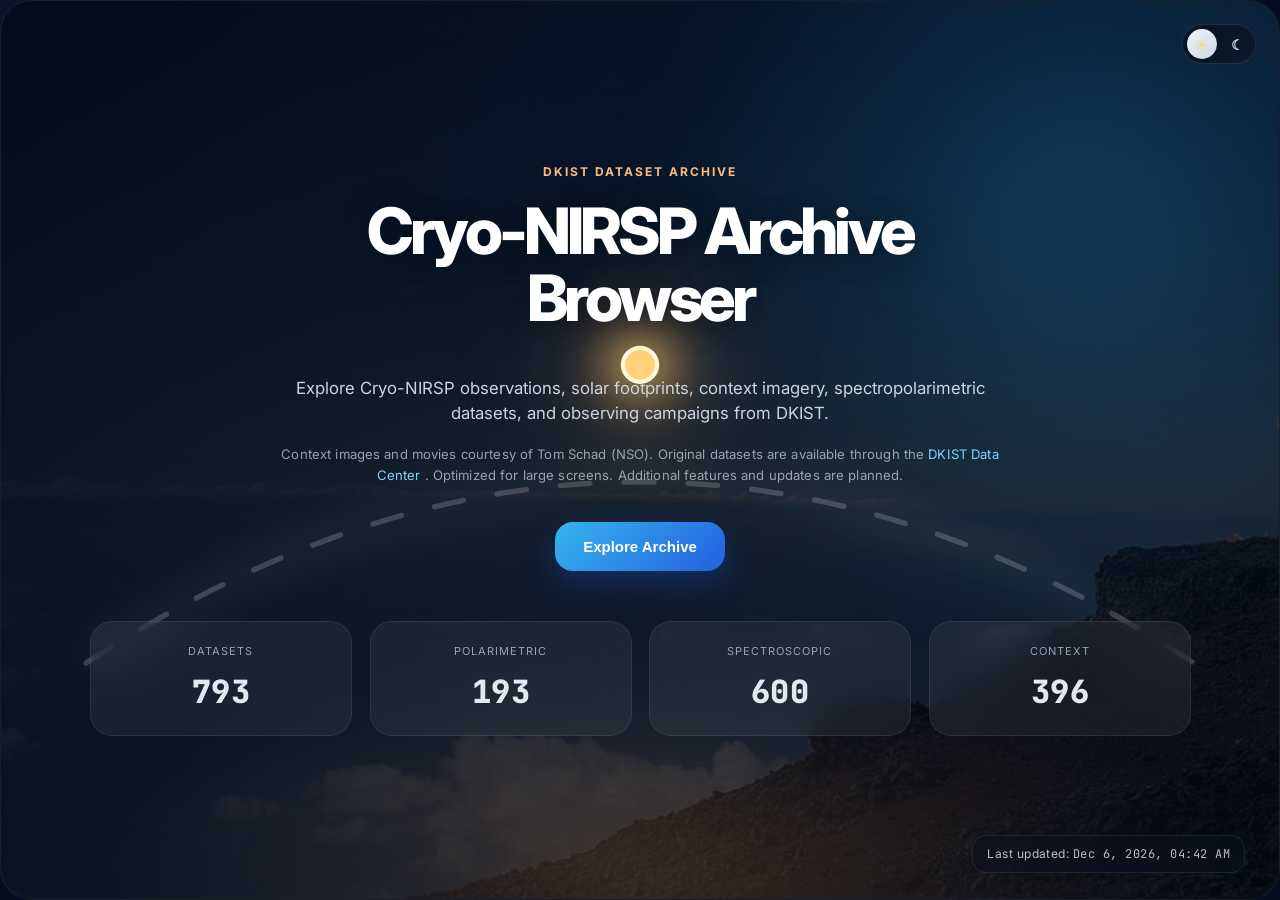
==== index.html @ c651c2ff "Updated SCO." ====
<!DOCTYPE html>
<html lang="en">
<head>
    <meta charset="UTF-8">
    <meta name="viewport" content="width=device-width, initial-scale=1.0">

    <title>Solar Corona Infrared Spectropolarimetry Dataset Explorer</title>

    <meta name="description" content="Interactive browser for solar coronal infrared spectropolarimetric datasets with searchable metadata, context imagery, movies, and observational browsing tools.">
    <meta name="keywords" content="solar physics, coronal spectroscopy, infrared spectropolarimetry, solar corona, heliophysics, coronal magnetic field, solar observations, astronomy datasets, coronal observations, DKIST, CryoNIRSP, NSO">
    <meta name="author" content="Soumyaranjan Dash">
    
    <meta name="citation_title" content="Solar Corona Infrared Spectropolarimetry Dataset Explorer">
    <meta name="citation_author" content="Soumyaranjan Dash">
    <meta name="citation_public_url" content="https://sr-dash.github.io/cryonirsp-viewer/">

    <meta property="og:type" content="website">
    <meta property="og:title" content="Solar Corona Infrared Spectropolarimetry Dataset Explorer">
    <meta property="og:description" content="Interactive browser for solar coronal infrared spectropolarimetric observations, metadata, imagery, and movies.">
    <meta property="og:url" content="https://sr-dash.github.io/cryonirsp-viewer/">
    <meta property="og:image" content="https://sr-dash.github.io/cryonirsp-viewer/assets/icons/og_preview.jpg">

    <meta name="twitter:card" content="summary_large_image">
    <meta name="twitter:title" content="Solar Corona Infrared Spectropolarimetry Dataset Explorer">
    <meta name="twitter:description" content="Interactive browser for solar coronal infrared spectropolarimetric datasets.">
    <meta name="twitter:image" content="https://sr-dash.github.io/cryonirsp-viewer/assets/icons/og_preview.jpg">

    <link rel="canonical" href="https://sr-dash.github.io/cryonirsp-viewer/">

    <script type="application/ld+json">
    {
        "@context": "https://schema.org",
        "@type": "Dataset",
        "name": "Solar Corona Infrared Spectropolarimetry Dataset Explorer",
        "description": "Interactive browser for solar coronal infrared spectropolarimetric observations with metadata and contextual media.",
        "url": "https://sr-dash.github.io/cryonirsp-viewer/",
        "license": "https://creativecommons.org/licenses/by/4.0/",
        "creator": {
            "@type": "Person",
            "name": "Soumyaranjan Dash"
        },
        "keywords": [
            "solar corona",
            "infrared spectroscopy",
            "spectropolarimetry",
            "solar observations",
            "heliophysics",
            "DKIST",
            "CryoNIRSP",
            "astronomy datasets",
            "coronal magnetic field",
            "solar physics",
            "NSO"
        ]
    }
    </script>

    <script async src="https://www.googletagmanager.com/gtag/js?id=G-6MGSE00YM1"></script>
    <script>
        window.dataLayer = window.dataLayer || [];
        function gtag(){dataLayer.push(arguments);}
        gtag('js', new Date());
        gtag('config', 'G-6MGSE00YM1');
    </script>

    <link rel="preconnect" href="https://fonts.googleapis.com">
    <link rel="preconnect" href="https://fonts.gstatic.com" crossorigin>
    <link href="https://fonts.googleapis.com/css2?family=Inter:wght@300;400;500;600;700&family=JetBrains+Mono:wght@400;500&display=swap" rel="stylesheet">

    <link rel="stylesheet" href="css/base.css">
    <link rel="stylesheet" href="css/landing.css">
    <link rel="stylesheet" href="css/themes.css">
    <link rel="stylesheet" href="css/layout.css">
    <link rel="stylesheet" href="css/sidebar.css">
    <link rel="stylesheet" href="css/cards.css">
    <link rel="stylesheet" href="css/details.css">
    <link rel="stylesheet" href="css/context-media.css">
    <link rel="stylesheet" href="css/solar.css">
    <link rel="stylesheet" href="css/responsive.css">
</head>

<body class="landing-mode">


    <div class="app">

            <div
                class="theme-switch"
                id="themeToggle"
                aria-label="Toggle theme"
            >

                <div class="theme-switch-track">

                    <div class="theme-switch-thumb"></div>

                    <div class="theme-icon sun">
                        ☀
                    </div>

                    <div class="theme-icon moon">
                        ☾
                    </div>

                </div>

            </div>

            <button class="mobile-menu-toggle" id="mobileMenuBtn" aria-label="Toggle Menu">
                <svg width="24" height="24" viewBox="0 0 24 24" fill="none" stroke="currentColor" stroke-width="2" stroke-linecap="round" stroke-linejoin="round">
                    <line x1="3" y1="12" x2="21" y2="12"></line>
                    <line x1="3" y1="6" x2="21" y2="6"></line>
                    <line x1="3" y1="18" x2="21" y2="18"></line>
                </svg>
            </button>

            <div class="sidebar-overlay" id="sidebarOverlay"></div>

        <!-- ===================================== -->
        <!-- SIDEBAR -->
        <!-- ===================================== -->

        <aside class="sidebar">

            <div class="sidebar-header">

                <div>
                    <a href="#" id="homeLink" class="home-link">
                        <div class="title">
                            Cryo-NIRSP Archive
                        </div>

                        <div class="subtitle">
                            Browser for CryoNIRSP metadata archives.
                        </div>
                    </a>
                </div>

            </div>

            <div class="search-panel">

                <input
                    type="text"
                    id="searchBox"
                    placeholder="Search collections, products, dates, datasets..."
                >

                <select id="sortMode">

                    <option value="chronological_desc">
                        Newest First
                    </option>

                    <option value="chronological_asc">
                        Oldest First
                    </option>

                    <option value="alphabetical">
                        Alphabetical
                    </option>

                </select>

                <select id="typeFilter">

                    <option value="all">
                        All datasets
                    </option>

                    <option value="polarimetric">
                        Polarimetric
                    </option>

                    <option value="spectrometric">
                        Spectroscopic
                    </option>

                    <option value="context_imager">
                        Context Imager
                    </option>

                </select>

                <!-- STATS -->
                <div class="stats">

                    <div
                        class="stat clickable-stat"
                        data-filter="all"
                    >
                        <div class="stat-label">DATASETS</div>
                        <div class="stat-value" id="nDatasets">0</div>
                    </div>

                    <div
                        class="stat clickable-stat"
                        data-filter="polarimetric"
                    >
                        <div class="stat-label">POLARIMETRIC</div>
                        <div class="stat-value" id="nPolarimetric">0</div>
                    </div>

                    <div
                        class="stat clickable-stat"
                        data-filter="spectrometric"
                    >
                        <div class="stat-label">SPECTROSCOPIC</div>
                        <div class="stat-value" id="nSpectrometric">0</div>
                    </div>

                    <div
                        class="stat clickable-stat"
                        data-filter="context_imager"
                    >
                        <div class="stat-label">CONTEXT</div>
                        <div class="stat-value" id="nContext">0</div>
                    </div>

                </div>

            </div>

            <div
                class="tree-container"
                id="tree"
            ></div>

        </aside>

        <!-- ===================================== -->
        <!-- MAIN PANEL -->
        <!-- ===================================== -->

        <main
            class="main"
            id="detailsPanel"
        >

            <div class="placeholder">
                Select a dataset from the archive tree.
            </div>

        </main>

    </div>

    <!-- ===================================== -->
    <!-- JAVASCRIPT -->
    <!-- ===================================== -->

    <script src="js/state.js"></script>
    <script src="js/utils.js"></script>
    <script src="js/theme.js"></script>
    <script src="js/solar.js"></script>
    <script src="js/solarArc.js"></script>
    <script src="js/stats.js"></script>
    <script src="js/landing.js"></script>
    <script src="js/tree.js"></script>
    <script src="js/details.js"></script>
    <script src="js/events.js"></script>
    <script src="js/loader.js"></script>
    <script src="js/app.js"></script>

</body>
</html>
---- css/base.css ----
/* =====================================================
   RESET + GLOBALS
===================================================== */

*{
    margin:0;
    padding:0;
    box-sizing:border-box;
}

body{

    background:
        radial-gradient(circle at top left,var(--bg2) 0%,var(--bg) 48%),
        radial-gradient(circle at bottom right,#0b1730 0%,var(--bg) 65%);

    color:var(--text);

    font-family:'Inter',sans-serif;

    height:100vh;

    overflow:hidden;

    transition:0.25s;
}

input,
select{

    width:100%;

    background:rgba(2,8,23,0.85);

    border:1px solid var(--border);

    border-radius:14px;

    padding:12px 14px;

    color:var(--text);

    font-size:14px;

    outline:none;

    transition:0.2s;
}

input:focus,
select:focus{

    border-color:var(--accent);

    box-shadow:var(--shadow);
}

pre{

    white-space:pre-wrap;

    word-break:break-word;

    font-family:'JetBrains Mono',monospace;

    font-size:11px;
}

.mono{

    font-family:'JetBrains Mono',monospace;
}

.placeholder{

    display:flex;

    justify-content:center;

    align-items:center;

    height:100%;

    min-height:400px;

    color:var(--muted);

    font-size:1.1rem;
}

::-webkit-scrollbar{

    width:10px;
    height:10px;
}

::-webkit-scrollbar-track{

    background:transparent;
}

::-webkit-scrollbar-thumb{

    background:rgba(255,255,255,0.12);

    border-radius:999px;
}

::-webkit-scrollbar-thumb:hover{

    background:rgba(255,255,255,0.22);
}
---- css/landing.css ----
/* ===================================================== */
/* LANDING HERO */
/* ===================================================== */

.landing-hero{

    position:relative;

    overflow:hidden;

    min-height:92vh;

    border-radius:32px;

    display:flex;

    flex-direction:column;

    justify-content:space-between;

    padding:60px;

    isolation:isolate;

    border:1px solid rgba(255,255,255,0.08);

    box-shadow:
        0 0 60px rgba(59,130,246,0.15);

    background:#050b16;
}

/* ===================================================== */
/* BACKGROUND IMAGE */
/* ===================================================== */

.landing-image{

    position:absolute;

    inset:0;

    background-image:
        url("../assets/images/dkist-hero.jpg");

    background-size:cover;

    background-position:center;

    opacity:0.42;

    transform:scale(1.03);

    z-index:-4;
}

/* ===================================================== */
/* DARK/LIGHT OVERLAY */
/* ===================================================== */

.landing-overlay{

    position:absolute;

    inset:0;

    background:
        linear-gradient(
            135deg,
            rgba(2,8,23,0.92) 0%,
            rgba(2,8,23,0.72) 45%,
            rgba(2,8,23,0.55) 100%
        );

    z-index:-3;
    pointer-events:none;
}

body.light .landing-overlay{

    background:
        linear-gradient(
            135deg,
            rgba(255,255,255,0.80) 0%,
            rgba(255,255,255,0.58) 45%,
            rgba(255,255,255,0.38) 100%
        );
}

/* ===================================================== */
/* ANIMATED GLOW */
/* ===================================================== */

.landing-glow{

    position:absolute;

    width:900px;
    height:900px;

    top:-250px;
    right:-250px;

    border-radius:50%;

    background:
        radial-gradient(
            circle,
            rgba(56,189,248,0.20) 0%,
            rgba(56,189,248,0.08) 35%,
            transparent 70%
        );

    filter:blur(40px);

    animation:floatGlow 12s ease-in-out infinite;

    z-index:-2;
    pointer-events:none;
}

@keyframes floatGlow{

    0%{
        transform:translateY(0px);
    }

    50%{
        transform:translateY(30px);
    }

    100%{
        transform:translateY(0px);
    }
}

/* ===================================================== */
/* CONTENT */
/* ===================================================== */

.landing-content{

    max-width:760px;

    position:relative;
    z-index:10;
}

.landing-kicker{

    font-size:12px;

    letter-spacing:2px;

    color:#fcba7d;

    margin-bottom:18px;

    font-weight:700;
}

.landing-title{

    font-size:clamp(3.15rem,5vw,5rem);
    letter-spacing:-0.06em;
    line-height:1.05;

    font-weight:800;

    margin-bottom:24px;

    color:white;

    text-shadow:
        0 4px 30px rgba(0,0,0,0.4);
}

body.light .landing-title{
    color:#0f172a;
}

.landing-subtitle{
    margin-top:20px;
    font-size:1.05rem;

    line-height:1.5;

    max-width:720px;

    color:#cbd5e1;
}

body.light .landing-subtitle{
    color:#334155;
}

/* ===================================================== */
/* DISCLAIMER */
/* ===================================================== */

.landing-disclaimer{

    margin-top:18px;

    max-width:760px;

    font-size:0.82rem;

    line-height:1.6;

    color:rgba(203,213,225,0.72);

    letter-spacing:0.01em;
}

.landing-disclaimer a{

    color:#7dd3fc;

    text-decoration:none;

    transition:opacity 0.2s ease;
}

.landing-disclaimer a:hover{

    opacity:0.8;
}

body.light .landing-disclaimer{

    color:rgba(51,65,85,0.82);
}

body.light .landing-disclaimer a{

    color:#2563eb;
}

/* ===================================================== */
/* BUTTONS */
/* ===================================================== */

.landing-buttons{

    display:flex;

    gap:16px;

    margin-top:36px;

    flex-wrap:wrap;
}

.landing-btn{

    padding:14px 22px;

    border-radius:14px;

    border:none;

    font-weight:700;

    cursor:pointer;

    transition:0.22s;

    font-size:14px;
}

.landing-btn.primary{

    background:linear-gradient(
        135deg,
        #38bdf8,
        #2563eb
    );

    color:white;
}

.landing-btn.primary:hover{

    transform:translateY(-2px);

    box-shadow:
        0 0 24px rgba(56,189,248,0.35);
}

.landing-btn.secondary{

    background:rgba(255,255,255,0.08);

    border:1px solid rgba(255,255,255,0.15);

    color:white;

    backdrop-filter:blur(10px);
}

body.light .landing-btn.secondary{

    color:#0f172a;

    background:rgba(255,255,255,0.65);
}



/* ===================================================== */
/* STATS */
/* ===================================================== */

.landing-stats{

    display:grid;

    grid-template-columns:
        repeat(auto-fit,minmax(180px,1fr));

    gap:18px;

    margin-top:60px;

    position:relative;
    z-index:10;
}

.landing-stat-card{

    background:rgba(255,255,255,0.06);

    border:1px solid rgba(255,255,255,0.08);

    border-radius:22px;

    padding:22px;

    backdrop-filter:blur(18px);

        transition:
        transform 0.25s ease,
        border-color 0.25s ease,
        box-shadow 0.25s ease;

    will-change:
        transform,
        opacity;
}

body.light .landing-stat-card{

    background:rgba(255,255,255,0.52);
}

.landing-stat-card:hover{

    transform:translateY(-4px);

    box-shadow:
        0 18px 50px rgba(0,0,0,0.22);
}

.landing-stat-label{

    font-size:11px;

    letter-spacing:1px;

    color:#94a3b8;

    margin-bottom:12px;
}

.landing-stat-value{

    font-size:2rem;

    font-weight:800;
    font-variant-numeric:
        tabular-nums;

    letter-spacing:0.5px;
}
---- css/themes.css ----
/* =====================================================
   THEME VARIABLES
===================================================== */

:root{

    --bg:#020817;
    --bg2:#071122;
    --panel:#071122cc;
    --panel-solid:#091325;
    --border:#1e293b;
    --accent:#60a5fa;
    --accent2:#38bdf8;
    --text:#e2e8f0;
    --muted:#94a3b8;
    --success:#86efac;
    --warning:#fdba74;
    --shadow:0 0 24px rgba(96,165,250,0.14);
}

body.light{

    --bg:#eef4ff;
    --bg2:#dbeafe;
    --panel:#ffffffdd;
    --panel-solid:#ffffff;
    --border:#bfd3f2;
    --accent:#2563eb;
    --accent2:#0ea5e9;
    --text:#0f172a;
    --muted:#475569;
    --success:#166534;
    --warning:#9a3412;
    --shadow:0 0 20px rgba(37,99,235,0.12);
}

body.light input,
body.light select{
    background:white;
}

body.light .sidebar{
    background:rgba(255,255,255,0.78);
}

body.light .dataset-item{
    background:white;
}

body.light .card{
    background:white;
}

body.light .section{
    background:white;
}

body.light .context-media-card{
    background:white;
}


/* =========================================
   PREMIUM THEME SWITCH
========================================= */

.theme-switch{

    position:fixed;

    top:24px;

    right:24px;

    z-index:5000;

    width:74px;

    height:40px;

    cursor:pointer;

    user-select:none;
}

.theme-switch-track{

    position:relative;

    width:100%;

    height:100%;

    border-radius:999px;

    background:
        rgba(10,15,28,0.55);

    border:
        1px solid rgba(255,255,255,0.10);

    backdrop-filter:blur(18px);

    overflow:hidden;

    transition:
        background 0.25s ease,
        border-color 0.25s ease,
        box-shadow 0.25s ease;
}

.theme-switch:hover .theme-switch-track{

    border-color:
        rgba(255,255,255,0.22);

    box-shadow:
        0 8px 28px rgba(0,0,0,0.22);
}

/* =========================================
   SLIDING THUMB
========================================= */

.theme-switch-thumb{

    position:absolute;

    top:4px;

    left:4px;

    width:30px;

    height:30px;

    border-radius:50%;

    background:
        linear-gradient(
            135deg,
            rgba(255,255,255,0.95),
            rgba(220,230,255,0.92)
        );

    box-shadow:
        0 4px 14px rgba(0,0,0,0.24);

    transition:
        transform 0.28s cubic-bezier(.4,0,.2,1),
        background 0.25s ease;
}

/* =========================================
   ICONS
========================================= */

.theme-icon{

    position:absolute;

    top:50%;

    transform:translateY(-50%);

    font-size:14px;

    font-weight:600;

    pointer-events:none;

    transition:
        opacity 0.22s ease,
        color 0.22s ease;
}

.theme-icon.sun{

    left:11px;

    color:#facc15;
}

.theme-icon.moon{

    right:11px;

    color:#cbd5e1;
}

/* =========================================
   LIGHT MODE STATE
========================================= */

body.light .theme-switch-track{

    background:
        rgba(255,255,255,0.72);

    border-color:
        rgba(15,23,42,0.08);
}

body.light .theme-switch-thumb{

    transform:translateX(34px);

    background:
        linear-gradient(
            135deg,
            #ffffff,
            #f1f5f9
        );
}

body.light .theme-icon.sun{

    opacity:1;
}

body.light .theme-icon.moon{

    opacity:0.45;
}

/* =========================================
   DARK MODE STATE
========================================= */

body:not(.light) .theme-icon.sun{

    opacity:0.45;
}

body:not(.light) .theme-icon.moon{

    opacity:1;
}
---- css/layout.css ----
/* =====================================================
   APP LAYOUT
===================================================== */

.app{

    display:grid;

    grid-template-columns:minmax(320px,380px) 1fr;
    transition:grid-template-columns 0.55s ease;
    height:100vh;
}


.main{

    overflow:auto;

    padding:28px;

    display:flex;

    justify-content:center;
    transition:all 0.45s ease;
}

.grid2{

    display:grid;

    grid-template-columns:repeat(auto-fit,minmax(min(100%,420px),1fr));

    gap:18px;
    align-items:start;
}

.dataset-grid{

    display:grid;

    grid-template-columns:repeat(auto-fill,minmax(360px,1fr));

    gap:18px;

    padding:16px;
}


/* =========================================
   LANDING MODE
========================================= */

body.landing-mode .app{

    grid-template-columns:0 1fr;
}

body.landing-mode .sidebar{

    transform:translateX(-100%);

    opacity:0;

    pointer-events:none;
}

body.landing-mode .main{

    padding:0;

    width:100%;

    overflow:auto;
}
---- css/sidebar.css ----
/* =====================================================
   SIDEBAR
===================================================== */

.sidebar{

    border-right:1px solid var(--border);
    backdrop-filter:blur(18px);
    overflow:hidden;
    display:flex;
    flex-direction:column;
    background:
        linear-gradient(
            180deg,
            rgba(10,18,35,0.92),
            rgba(5,10,20,0.82)
        );

    box-shadow:
        inset -1px 0 0 rgba(255,255,255,0.04),
        0 0 40px rgba(0,0,0,0.35);
    transition:
        transform 0.55s ease,
        opacity 0.4s ease;

}

.sidebar-header{

    padding:22px;

    border-bottom:1px solid var(--border);

    display:flex;

    justify-content:space-between;

    align-items:flex-start;

    gap:14px;
}

.title{

    font-size:clamp(1.2rem,2vw,1.7rem);

    font-weight:700;

    margin-bottom:8px;
}

.subtitle{

    color:var(--muted);

    font-size:12px;

    line-height:1.5;
}

.theme-btn{

    border:none;

    background:var(--panel-solid);

    color:var(--text);

    border:1px solid var(--border);

    border-radius:12px;

    padding:10px 14px;

    cursor:pointer;

    transition:0.2s;
}

.theme-btn:hover{

    border-color:var(--accent);

    box-shadow:var(--shadow);
}

.search-panel{

    padding:18px 22px;

    border-bottom:1px solid var(--border);

    display:flex;

    flex-direction:column;

    gap:12px;
    position:sticky;
    backdrop-filter:blur(18px);
}

.stats{

    display:grid;

    grid-template-columns:repeat(2,1fr);

    gap:10px;

    margin-top:4px;
}

.stat{

    background:var(--panel);

    border:1px solid rgba(96,165,250,0.12);

    border-radius:16px;

    padding:12px;

    backdrop-filter:blur(10px);
}

.stat-label{

    color:var(--muted);

    font-size:11px;

    margin-bottom:6px;
}

.stat-value{

    font-size:1.15rem;

    font-weight:700;
}

.tree-container{

    flex:1;

    overflow:auto;

    padding:14px;

    scroll-behavior:smooth;
}

.collection,
.product{
    margin-bottom:10px;
}

.collection-header,
.product-header{

    display:flex;

    justify-content:space-between;

    align-items:center;

    gap:10px;

    padding:12px 14px;

    border-radius:16px;

    background:var(--panel);

    border:1px solid rgba(96,165,250,0.12);

    cursor:pointer;

    transition:0.18s;

    backdrop-filter:blur(12px);
}

.collection-header:hover,
.product-header:hover{

    border-color:var(--accent);

    box-shadow:var(--shadow);
}

.collection-title{

    font-size:13px;

    font-weight:700;
}

.product-title{

    font-size:12px;

    font-weight:600;

    color:var(--accent2);
}

.collection-body,
.product-body{
    display:none;
    margin-left:12px;
    margin-top:8px;
    position:relative;
}

.collection-body::before,
.product-body::before{
    content:'';
    position:absolute;
    left:8px;
    top:0;
    bottom:0;
    width:1px;
    background:rgba(255,255,255,0.06);
}

.dataset-item{

    background:transparent;

    border:1px solid transparent;

    border-radius:14px;

    padding:10px 12px;

    margin-bottom:6px;

    cursor:pointer;

    transition:0.18s;

    backdrop-filter:blur(10px);
}

.dataset-item:hover{
    background:rgba(255,255,255,0.04);
    border-color:var(--accent);

    transform:translateX(2px);

    box-shadow:var(--shadow);
}

.dataset-item.active{

    background:rgba(59,130,246,0.12);

    border-color:rgba(96,165,250,0.4);
}

.dataset-id{

    font-family:'JetBrains Mono',monospace;

    font-size:12px;

    font-weight:600;
}

.dataset-meta{

    display:flex;

    justify-content:space-between;

    gap:10px;

    margin-top:5px;

    font-size:10px;

    color:var(--muted);
}

.clickable-stat{

    cursor:pointer;

    transition:0.18s;
}

.clickable-stat:hover{

    border-color:var(--accent);

    transform:translateY(-2px);

    box-shadow:var(--shadow);
}

.clickable-stat.active{

    border:1px solid var(--accent);

    background:rgba(59,130,246,0.16);
}

.home-link{

    text-decoration:none;

    color:inherit;

    display:block;

    transition:0.18s;

    border-radius:14px;
}

.home-link:hover{

    opacity:0.9;

    transform:translateY(-1px);
}

.home-link:hover .title{

    color:var(--accent);
}
---- css/cards.css ----
/* =====================================================
   CARDS + BADGES
===================================================== */

.cards{

    display:grid;

    grid-template-columns:repeat(auto-fit,minmax(min(100%,220px),1fr));

    gap:16px;

    margin-bottom:20px;
}



.card{

    background:rgba(2,8,23,0.72);

    border:1px solid rgba(96,165,250,0.10);

    border-radius:20px;

    padding:16px;

    overflow:hidden;
    position:relative;
    transition:transform 0.18s,
    border-color 0.18s,
    box-shadow 0.18s;
}

.card::before{

    content:'';

    position:absolute;

    inset:0;

    background:
        linear-gradient(
            135deg,
            rgba(255,255,255,0.04),
            transparent 45%
        );

    pointer-events:none;
}

.card:hover{

    transform:translateY(-2px);

    border-color:rgba(96,165,250,0.25);

    box-shadow:
        0 12px 32px rgba(0,0,0,0.22);
}

.card-label{

    font-size:11px;

    color:var(--muted);

    margin-bottom:8px;
}

.card-value{

    font-size:0.95rem;

    font-weight:600;

    line-height:1.55;

    word-break:break-word;
}

.badge{

    padding:8px 12px;

    border-radius:999px;

    font-size:11px;

    font-weight:700;
}

.polarimetric{

    background:#12351f;

    color:#bbf7d0;
}

.spectrometric{

    background:#122d5e;

    color:#bfdbfe;
}

.context{

    background:#4a1f0d;

    color:#fed7aa;
}


.dataset-header-section{
    margin-top:0;
}

.dataset-header-top{
    display:flex;
    justify-content:space-between;
    align-items:flex-start;
    gap:20px;
    margin-bottom:22px;
}

.section-grid{
    align-items:start;
}

.compact-cards{
    margin-bottom:0;
}

.compact-cards .card{
    min-height:unset;
}
---- css/details.css ----
/* =====================================================
   DETAILS PANEL
===================================================== */

.hero{

    background:var(--panel);

    border:1px solid rgba(96,165,250,0.12);

    border-radius:28px;

    padding:clamp(18px,3vw,32px);

    backdrop-filter:blur(16px);

    box-shadow:var(--shadow);
}

.dataset-name{

    font-size:clamp(2.4rem,4vw,4rem);

    font-weight:800;

    letter-spacing:-0.05em;

    line-height:1;
}

.hero-sub{

    display:flex;

    flex-wrap:wrap;

    gap:10px;

    margin-bottom:24px;
}

.section{

    margin-top:20px;

    background:rgba(2,8,23,0.65);

    border:1px solid rgba(96,165,250,0.10);

    border-radius:22px;

    padding:20px;
    overflow:hidden;
    height:auto;
}

.section-title{

    font-size:1rem;

    font-weight:700;

    margin-bottom:18px;
}

.group-block{
    margin-bottom:18px;
    border:1px solid rgba(255,255,255,0.08);
    border-radius:14px;
    overflow:hidden;
}

.group-title{
    background:#162235;
    padding:10px 14px;
    font-weight:700;
    font-size:14px;
    letter-spacing:0.4px;
}

.product-title{
    background:#111927;
    padding:8px 14px;
    font-size:12px;
    color:#9bb3d1;
    border-top:1px solid rgba(255,255,255,0.04);
}


/* ===================================================== */
/* LANDING HERO */
/* ===================================================== */

.landing-hero{

    position:relative;

    width:100%;

    min-height:100vh;

    overflow:hidden;

    display:flex;

    flex-direction:column;

    justify-content:center;

    align-items:center;

    text-align:center;
}

/* ===================================================== */
/* ANIMATED BACKGROUND */
/* ===================================================== */

.landing-bg{

    position:absolute;

    inset:0;

    background:

        radial-gradient(
            circle at 20% 20%,
            rgba(96,165,250,0.16),
            transparent 35%
        ),

        radial-gradient(
            circle at 80% 30%,
            rgba(56,189,248,0.10),
            transparent 40%
        ),

        radial-gradient(
            circle at 50% 100%,
            rgba(255,180,80,0.08),
            transparent 45%
        );

    animation:backgroundDrift 16s ease-in-out infinite alternate;

    pointer-events:none;
}

@keyframes backgroundDrift{

    0%{
        transform:scale(1) translateY(0px);
    }

    100%{
        transform:scale(1.05) translateY(-10px);
    }
}

/* ===================================================== */
/* LANDING CONTENT */
/* ===================================================== */

.landing-content-shell{

    width:100%;

    display:flex;

    justify-content:center;

    align-items:center;

    text-align:center;

    z-index:5;

    position:relative;
}

.landing-content{

    width:min(92vw,1100px);

    display:flex;

    flex-direction:column;

    align-items:center;
}

.landing-subtitle{

    max-width:980px;

    margin-inline:auto;
}

.landing-stats{

    position:relative;

    z-index:5;

    width:min(1100px,92vw);

    margin-top:50px;

    display:grid;

    grid-template-columns:repeat(auto-fit,minmax(180px,1fr));

    gap:18px;
}

.overview-subtitle{

    margin-top:18px;

    line-height:1.9;

    font-size:15px;

    color:var(--muted);

    max-width:780px;
}

/* ===================================================== */
/* SOLAR DISK */
/* ===================================================== */

.landing-art{

    position:absolute;

    inset:0;

    pointer-events:none;

    overflow:hidden;
}

.solar-disk{

    position:absolute;

    top:-140px;

    right:-100px;

    width:520px;

    height:520px;

    border-radius:50%;
}

.solar-glow{

    position:absolute;

    inset:0;

    border-radius:50%;

    background:

        radial-gradient(
            circle,
            rgba(255,210,120,0.16),
            rgba(255,210,120,0.04) 55%,
            transparent 72%
        );

    animation:solarPulse 7s ease-in-out infinite;
}

@keyframes solarPulse{

    0%{
        transform:scale(1);
        opacity:0.65;
    }

    50%{
        transform:scale(1.03);
        opacity:1;
    }

    100%{
        transform:scale(1);
        opacity:0.65;
    }
}

.solar-grid{

    position:absolute;

    inset:0;

    opacity:0.24;
}

.solar-ring{

    fill:none;

    stroke:#ffd37a;

    stroke-width:2;
}

.solar-inner{

    fill:none;

    stroke:#ffd37a;

    stroke-width:1;

    opacity:0.4;
}

.solar-grid line{

    stroke:#ffd37a;

    stroke-width:1;

    opacity:0.25;
}

/* ===================================================== */
/* DKIST SILHOUETTE */
/* ===================================================== */

.dkist-silhouette{

    position:absolute;

    left:0;

    right:0;

    bottom:40px;

    opacity:0.12;
}

.dkist-silhouette svg{

    width:100%;

    height:auto;
}

.dkist-shape{

    fill:url(#dkistGradient);
    fill:#8ab4ff;
}

.ground-line{

    stroke:#8ab4ff;

    stroke-width:1;
}

/* ===================================================== */
/* LANDING CARDS */
/* ===================================================== */

.landing-cards{

    position:relative;

    z-index:5;

    margin-top:80px;
}


/* =========================================
   LANDING ACTIONS
========================================= */

.landing-actions{

    margin-top:36px;

    display:flex;

    justify-content:center;

    align-items:center;

    width:100%;
}

.explore-btn{

    border:none;

    background:
        linear-gradient(
            135deg,
            rgba(56,189,248,0.95),
            rgba(37,99,235,0.95)
        );

    color:white;

    padding:16px 28px;

    border-radius:18px;

    font-size:15px;

    font-weight:700;

    cursor:pointer;

    transition:all 0.25s ease;

    box-shadow:
        0 10px 30px rgba(37,99,235,0.28);
    display:flex;
    justify-content:center;
}

.explore-btn:hover{

    transform:translateY(-2px);

    box-shadow:
        0 16px 40px rgba(37,99,235,0.38);
}


/* =========================================
   LANDING LAST UPDATED
========================================= */

.landing-last-updated{

    position:absolute;

    right:34px;

    bottom:26px;

    font-size:12px;

    color:rgba(255,255,255,0.72);

    letter-spacing:0.04em;

    z-index:10;

    padding:10px 14px;

    border-radius:14px;

    background:rgba(10,18,35,0.38);

    backdrop-filter:blur(12px);

    border:1px solid rgba(255,255,255,0.08);
    
}

body.light .landing-last-updated{

    background:rgba(255,255,255,0.62);

    color:#334155;

    border:1px solid rgba(15,23,42,0.06);
}


/* =========================================
   SOLAR ARC VISUALIZATION
========================================= */

.solar-arc-container{
    position:absolute;
    inset:0;
    overflow:hidden;
    pointer-events:none;
    z-index:3;
}

/* whole svg */

.solar-arc-svg{

    position:absolute;
    inset:0;

    width:100%;
    height:100%;

    overflow:visible;

    preserveAspectRatio:xMidYMid slice;
}

/* blurred atmospheric track */

.solar-arc-blur{

    fill:none;

    stroke:rgba(255,255,255,0.06);

    stroke-width:14;

    filter:blur(10px);
}

/* actual orbit */

.solar-arc-line{

    fill:none;

    stroke:rgba(255,255,255,0.18);

    stroke-width:2.5;

    stroke-linecap:round;

    stroke-dasharray:14 16;

    animation:
        orbitDrift 18s linear infinite;
}

/* subtle drift */

@keyframes orbitDrift{

    from{
        stroke-dashoffset:0;
    }

    to{
        stroke-dashoffset:-60;
    }
}

/* glow halo */

/* outer atmosphere */

.solar-glow-large{

    fill:rgba(255,180,80,0.10);

    filter:blur(24px);

    animation:
        solarPulseLarge 5s ease-in-out infinite;
}

/* inner glow */

.solar-glow{

    fill:rgba(255,190,90,0.24);

    filter:blur(10px);

    animation:
        solarPulse 3.5s ease-in-out infinite;
}

/* solar disk */

.solar-position{

    fill:#ffd27a;

    stroke:#fff7dc;

    stroke-width:2;

    filter:
        drop-shadow(0 0 10px rgba(255,200,120,0.9))
        drop-shadow(0 0 24px rgba(255,180,80,0.7));

    animation:
        solarFloat 5s ease-in-out infinite;
}

@keyframes solarPulse{

    0%{
        transform:scale(1);
        opacity:0.6;
    }

    50%{
        transform:scale(1.08);
        opacity:1;
    }

    100%{
        transform:scale(1);
        opacity:0.6;
    }
}

@keyframes solarPulseLarge{

    0%{
        opacity:0.25;
        transform:scale(1);
    }

    50%{
        opacity:0.45;
        transform:scale(1.12);
    }

    100%{
        opacity:0.25;
        transform:scale(1);
    }
}

@keyframes solarFloat{

    0%{
        transform:translateY(0px);
    }

    50%{
        transform:translateY(-2px);
    }

    100%{
        transform:translateY(0px);
    }
}

.solar-horizon-glow{

    position:absolute;

    left:50%;
    bottom:-180px;

    width:1200px;
    height:420px;

    transform:translateX(-50%);

    border-radius:50%;

    background:
        radial-gradient(
            ellipse at center,
            rgba(255,170,80,0.22) 0%,
            rgba(255,170,80,0.08) 35%,
            transparent 72%
        );

    filter:blur(40px);

    z-index:-1;

    animation:
        horizonGlow 10s ease-in-out infinite;
}

@keyframes horizonGlow{

    0%{
        opacity:0.55;
    }

    50%{
        opacity:0.85;
    }

    100%{
        opacity:0.55;
    }
}


/* LIGHT THEME */

body.light .solar-arc-line{

    stroke:rgba(15,23,42,0.14);
}

body.light #solarPosition{

    fill:#f59e0b;

    stroke:#fff;
}
---- css/context-media.css ----
/* =====================================================
   CONTEXT MEDIA
===================================================== */
/* 
.context-grid{

    display:grid;

    grid-template-columns:repeat(auto-fit,minmax(320px,1fr));

    gap:18px;

    margin-top:20px;
} */

.context-grid{

    display:grid;

    grid-template-columns:
        repeat(auto-fit,minmax(420px,1fr));

    gap:24px;

    margin-top:24px;

    align-items:start;
}

/* IMPORTANT */
.context-grid > *{
    min-width:0;
}



/* .context-media-card{
    background:rgba(2,8,23,0.72);
    border:1px solid rgba(96,165,250,0.10);
    border-radius:20px;
    overflow:hidden;
    position: relative;
} */

.context-media-card{
    width:100%;
    min-width:0;
    overflow:hidden;
    position: relative;
    border-radius:24px;
    background:var(--panel);
    border:1px solid rgba(96,165,250,0.10);
    backdrop-filter:blur(12px);
    box-shadow:
        0 10px 30px rgba(0,0,0,0.08);
    transition:
        transform 0.22s ease,
        box-shadow 0.22s ease,
        border-color 0.22s ease;
}

body.light .context-media-card{
    background:white;
    border-color:#dbe6f5;
}
.context-media-card:hover{
    transform:translateY(-3px);
    border-color:rgba(96,165,250,0.22);
    box-shadow:
        0 18px 50px rgba(0,0,0,0.12);
}

/* VERY IMPORTANT */
.context-media-content img,
.context-media-content video{
    width:100%;
    max-width:100%;
    height:auto;
    display:block;
    border-radius:18px;
    object-fit:contain;
}

.context-media-header{
    padding:14px 16px;
    border-bottom:1px solid rgba(255,255,255,0.08);
    font-size:13px;
    font-weight:700;
    color:var(--accent2);
}

.context-media-content{
    padding:18px;
    width:100%;
    overflow:hidden;
}

.context-media-content img{
    width:100%;
    border-radius:14px;
    display:block;
    transition: transform 0.4s ease;
}

.context-media-content video{
    width:100%;
    border-radius:14px;
    display:block;
    background:black;
    transition: transform 0.4s ease;
}

.context-caption{
    margin-top:14px;
    color:var(--muted);
    font-size:12px;
    line-height:1.6;
    word-break:break-word;
}

.context-media-header{
    padding:18px 20px;
    font-size:13px;
    font-weight:700;
    letter-spacing:0.3px;
    color:var(--accent2);
    border-bottom:
        1px solid rgba(255,255,255,0.06);
    background:
        linear-gradient(
            to bottom,
            rgba(255,255,255,0.03),
            rgba(255,255,255,0)
        );
}
---- css/solar.css ----
/* =====================================================
   SOLAR FOOTPRINT
===================================================== */

.solar-preview{
    display:flex;
    justify-content:center;
    align-items:center;
    margin-top:12px;
    margin-bottom:10px;
}

.solar-preview svg{
    width:min(100%,420px);
    height:auto;
    aspect-ratio:1;
}

@keyframes pulseFootprint{

    0%{opacity:0.65;}

    50%{opacity:1;}

    100%{opacity:0.65;}
}

.solar-preview polygon{

    animation:pulseFootprint 4s ease-in-out infinite;
}
---- css/responsive.css ----
/* =====================================================
   RESPONSIVE MODIFICATIONS (Off-Canvas + Detail Views)
===================================================== */

/* ------------------------------------
   MOBILE MENU TOGGLE & OVERLAY
------------------------------------ */
.mobile-menu-toggle {
    display: none; /* Hidden on desktop */
    position: fixed;
    bottom: 24px;
    left: 24px; /* Placed bottom-left for easy thumb reach */
    z-index: 9997;
    width: 50px;
    height: 50px;
    border-radius: 16px;
    background: var(--panel);
    border: 1px solid var(--border);
    color: var(--text);
    backdrop-filter: blur(12px);
    cursor: pointer;
    box-shadow: 0 8px 24px rgba(0,0,0,0.4);
    align-items: center;
    justify-content: center;
    transition: 0.25s ease;
}

body.light .mobile-menu-toggle {
    background: white;
    border-color: #dbe6f5;
    box-shadow: 0 8px 24px rgba(37,99,235,0.15);
}

.sidebar-overlay {
    display: none;
    position: fixed;
    inset: 0;
    background: rgba(0, 0, 0, 0.6);
    backdrop-filter: blur(4px);
    z-index: 9998;
    opacity: 0;
    transition: opacity 0.4s ease;
}

/* ------------------------------------
   TABLET & SMALL DESKTOP (Max 1000px)
------------------------------------ */
@media(max-width: 1000px) {
    .app {
        display: block; /* Remove grid to allow main content full width */
        height: 100dvh;
    }

    .main {
        width: 100%;
        height: 100%;
        padding: 20px;
    }

    /* Enable Hamburger Menu */
    .mobile-menu-toggle {
        display: flex;
    }

    /* Sidebar transforms into off-canvas menu */
    .sidebar {
        position: fixed;
        top: 0;
        left: 0;
        width: min(85vw, 360px);
        height: 100dvh;
        z-index: 9999;
        /* Start hidden off-screen to the left */
        transform: translateX(-100%);
        border-right: 1px solid var(--border);
        box-shadow: 20px 0 50px rgba(0,0,0,0.5);
    }

    /* Active State (Triggered via JS) - Overrides landing mode */
    body.sidebar-open .sidebar,
    body.landing-mode.sidebar-open .sidebar {
        transform: translateX(0);
        opacity: 1;
        pointer-events: auto;
    }
    
    body.sidebar-open .sidebar-overlay {
        display: block;
        opacity: 1;
    }
}

/* ------------------------------------
   LARGE PHONES & TABLETS (Max 900px)
------------------------------------ */
@media(max-width: 900px) {
    .context-grid {
        grid-template-columns: 1fr !important;
    }
    .grid2 {
        grid-template-columns: 1fr; /* Stack the main 2-column detail grid */
    }
}

/* ------------------------------------
   MOBILE PHONES (Max 640px)
------------------------------------ */
@media(max-width: 640px) {
    /* 1. Landing Hero & Typography Fixes */
    .landing-hero {
        padding: 20px 16px; /* Reduced side padding */
        border-radius: 0;
        min-height: 100dvh;
        overflow-y: auto; /* Allows scrolling if content is taller than screen */
        justify-content: center; 
        gap: 20px;
    }
    
    .landing-title {
        /* Drop the minimum size from 3.15rem to 2.2rem */
        font-size: clamp(2.2rem, 9vw, 3rem);
        line-height: 1.1;
        margin-bottom: 16px;
    }

    .landing-subtitle {
        font-size: 0.95rem;
    }

    /* 2. Stats Grid Tightening */
    .landing-stats {
        grid-template-columns: 1fr 1fr;
        gap: 10px; /* Reduced from 18px */
        margin-top: 30px;
        width: 100%;
    }

    .landing-stat-card {
        padding: 14px; /* Reduced from 22px to fit side-by-side */
    }

    .landing-stat-value {
        font-size: 1.6rem; /* Scale down the giant numbers */
    }

    /* 3. Last Updated Tag Scaling */
    .landing-last-updated {
        font-size: 10px;
        padding: 8px 12px;
        bottom: 16px;
        right: 16px;
    }

    /* 4. Enlarge the Solar Animation on Mobile */
    .solar-arc-container {
        transform: scale(1.8) translateY(-5%);
        transform-origin: center center;
    }
    
    /* Ensure action button container doesn't overflow */
    .landing-actions {
        margin-top: 24px;
    }
}

/* ------------------------------------
   SMALL PHONES (Max 400px)
------------------------------------ */
/* Very Small Phones */
@media(max-width: 400px) {
    .landing-stats {
        /* Force 2 columns even on tiny phones to prevent massive vertical scrolling */
        grid-template-columns: 1fr 1fr; 
        gap: 8px;
    }
    .landing-stat-card {
        padding: 10px;
    }
    .landing-stat-value {
        font-size: 1.3rem;
    }
}
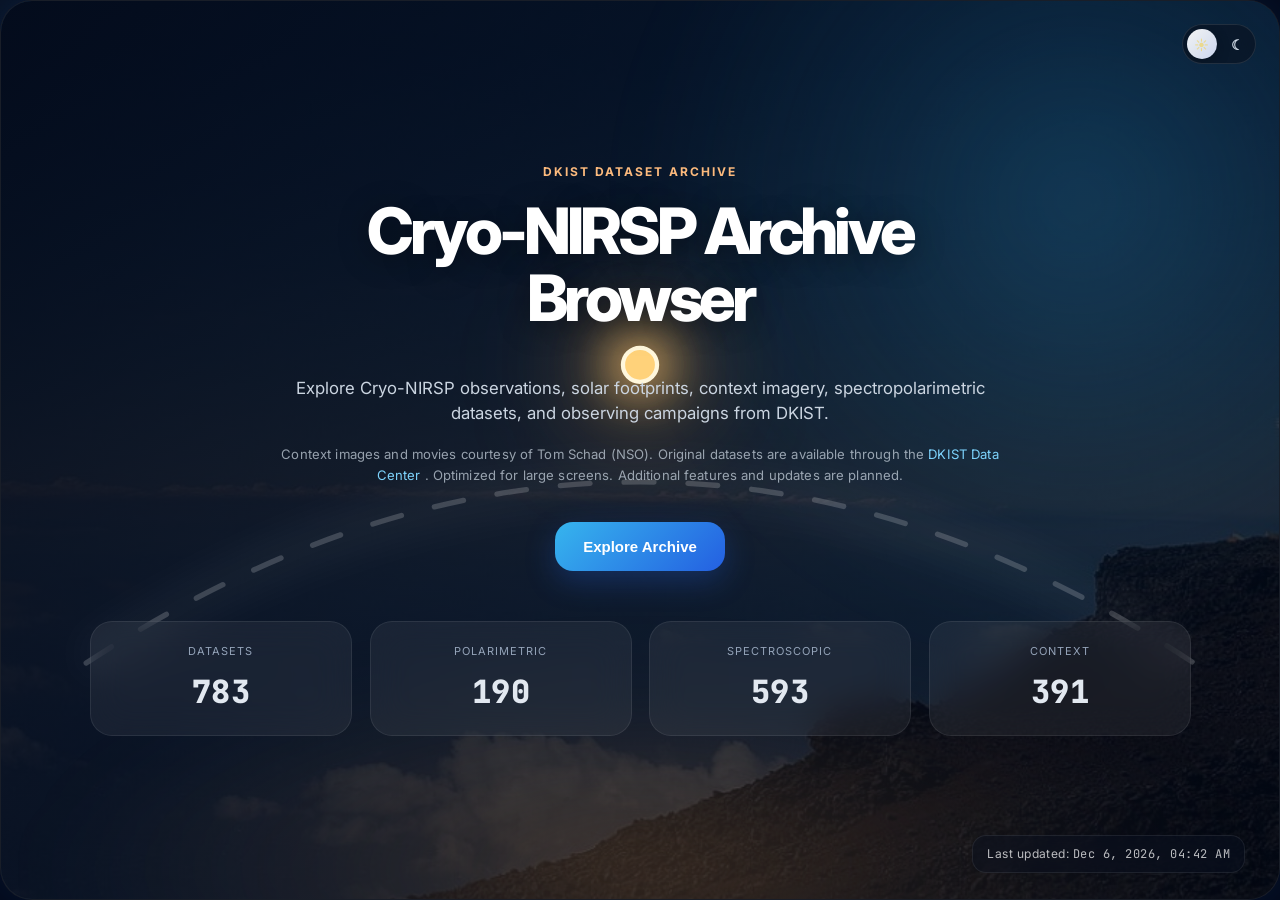
==== commit fa8c4ef3: "Add adapter layer between the inventory and the render code Every consumer read the raw JSON directl" ====
--- a/index.html
+++ b/index.html
@@ -250,6 +250,7 @@
     <!-- ===================================== -->
 
     <script src="js/state.js"></script>
+    <script src="js/adapt.js"></script>
     <script src="js/utils.js"></script>
     <script src="js/theme.js"></script>
     <script src="js/solar.js"></script>
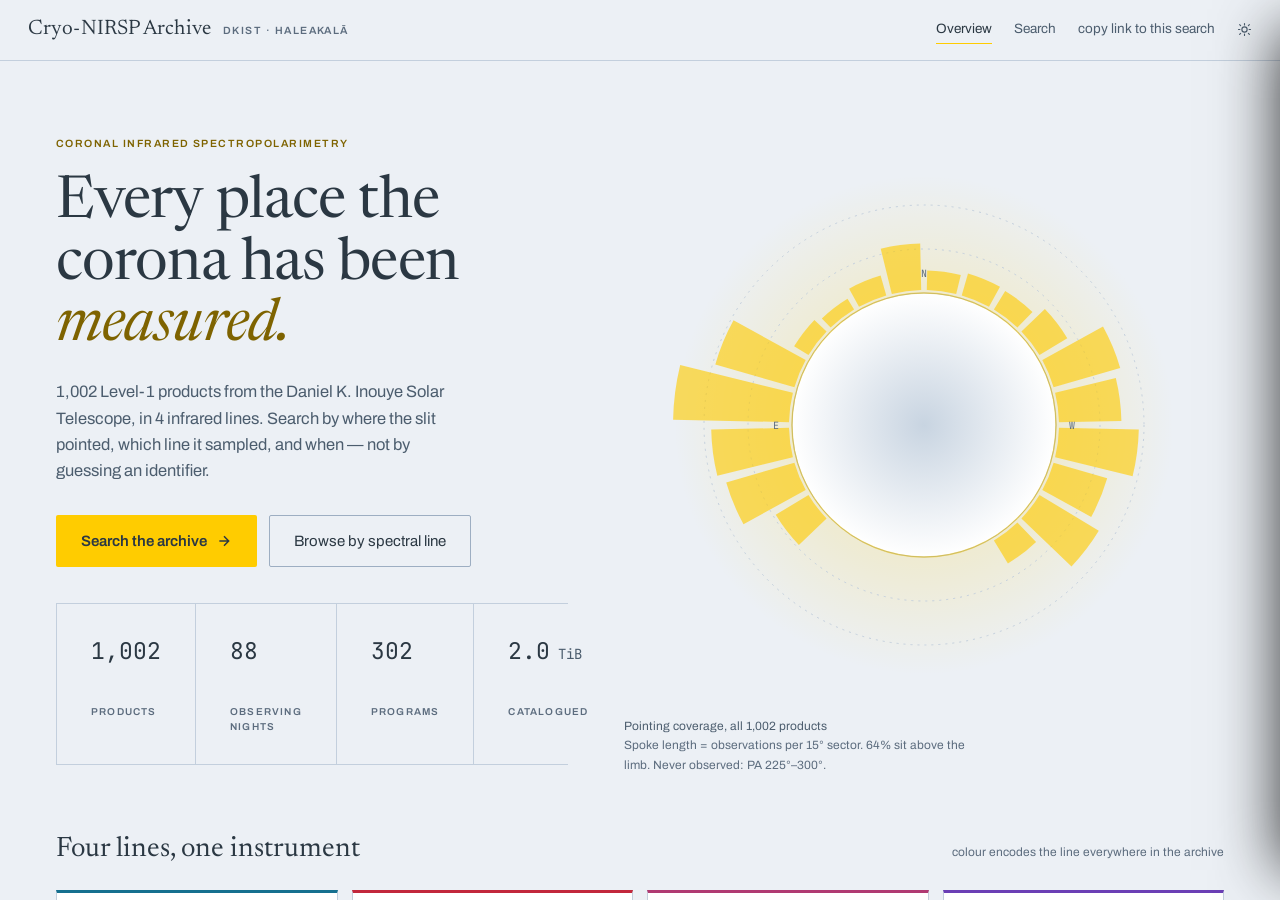
==== commit 0aa5c387: "Replace the front end and enrich the site metadata The archive now runs the redesigned interface: fa" ====
--- a/index.html
+++ b/index.html
@@ -1,267 +1,202 @@
 <!DOCTYPE html>
 <html lang="en">
 <head>
-    <meta charset="UTF-8">
-    <meta name="viewport" content="width=device-width, initial-scale=1.0">
-
-    <title>Solar Corona Infrared Spectropolarimetry Dataset Explorer</title>
-
-    <meta name="description" content="Interactive browser for solar coronal infrared spectropolarimetric datasets with searchable metadata, context imagery, movies, and observational browsing tools.">
-    <meta name="keywords" content="solar physics, coronal spectroscopy, infrared spectropolarimetry, solar corona, heliophysics, coronal magnetic field, solar observations, astronomy datasets, coronal observations, DKIST, CryoNIRSP, NSO">
-    <meta name="author" content="Soumyaranjan Dash">
-    
-    <meta name="citation_title" content="Solar Corona Infrared Spectropolarimetry Dataset Explorer">
-    <meta name="citation_author" content="Soumyaranjan Dash">
-    <meta name="citation_public_url" content="https://sr-dash.github.io/cryonirsp-viewer/">
-
-    <meta property="og:type" content="website">
-    <meta property="og:title" content="Solar Corona Infrared Spectropolarimetry Dataset Explorer">
-    <meta property="og:description" content="Interactive browser for solar coronal infrared spectropolarimetric observations, metadata, imagery, and movies.">
-    <meta property="og:url" content="https://sr-dash.github.io/cryonirsp-viewer/">
-    <meta property="og:image" content="https://sr-dash.github.io/cryonirsp-viewer/assets/icons/og_preview.jpg">
-
-    <meta name="twitter:card" content="summary_large_image">
-    <meta name="twitter:title" content="Solar Corona Infrared Spectropolarimetry Dataset Explorer">
-    <meta name="twitter:description" content="Interactive browser for solar coronal infrared spectropolarimetric datasets.">
-    <meta name="twitter:image" content="https://sr-dash.github.io/cryonirsp-viewer/assets/icons/og_preview.jpg">
-
-    <link rel="canonical" href="https://sr-dash.github.io/cryonirsp-viewer/">
-
-    <script type="application/ld+json">
+<meta charset="UTF-8">
+<meta name="viewport" content="width=device-width, initial-scale=1.0">
+
+<title>Cryo-NIRSP Archive — DKIST solar corona infrared spectropolarimetry</title>
+
+<meta name="description" content="Search 1,002 DKIST Cryo-NIRSP Level-1 products of the solar corona in four infrared lines — Fe XIII 1074.7 and 1079.8 nm, He I 1083.0 nm and Si X 1430.0 nm. Filter by where the slit pointed, spectral line, target, polarisation and observing date, with calibration lineage and daily context imagery. 2022–2026.">
+<meta name="keywords" content="solar physics, solar corona, coronal spectroscopy, infrared spectropolarimetry, coronal magnetic field, forbidden coronal lines, Fe XIII 1074.7, Fe XIII 1079.8, He I 1083.0, Si X 1430.0, prominence, coronal hole, active region, spectropolarimetry, Stokes IQUV, DKIST, Cryo-NIRSP, CryoNIRSP, Daniel K. Inouye Solar Telescope, NSO, National Solar Observatory, Haleakala, heliophysics, astronomy datasets, Level-1 data, dataset archive">
+<meta name="author" content="Soumyaranjan Dash">
+<meta name="robots" content="index, follow, max-image-preview:large">
+<meta name="theme-color" content="#1B242C" media="(prefers-color-scheme: dark)">
+<meta name="theme-color" content="#ECF0F5" media="(prefers-color-scheme: light)">
+<meta name="color-scheme" content="dark light">
+
+<!-- Google Scholar / citation -->
+<meta name="citation_title" content="Cryo-NIRSP Archive: a searchable inventory of DKIST coronal infrared spectropolarimetry">
+<meta name="citation_author" content="Dash, Soumyaranjan">
+<meta name="citation_public_url" content="https://sr-dash.github.io/cryonirsp-viewer/">
+<meta name="citation_publisher" content="National Solar Observatory">
+
+<meta property="og:type" content="website">
+<meta property="og:site_name" content="Cryo-NIRSP Archive">
+<meta property="og:locale" content="en_US">
+<meta property="og:title" content="Cryo-NIRSP Archive — every place the corona has been measured">
+<meta property="og:description" content="1,002 DKIST Level-1 products in four infrared lines, searchable by where the slit pointed, which line it sampled, and when. 88 observing nights, 2022–2026.">
+<meta property="og:url" content="https://sr-dash.github.io/cryonirsp-viewer/">
+<meta property="og:image" content="https://sr-dash.github.io/cryonirsp-viewer/assets/icons/og_preview.jpg">
+<meta property="og:image:width" content="1200">
+<meta property="og:image:height" content="630">
+<meta property="og:image:alt" content="Cryo-NIRSP Archive — a gold radial histogram showing where around the solar limb the instrument has pointed.">
+
+<meta name="twitter:card" content="summary_large_image">
+<meta name="twitter:title" content="Cryo-NIRSP Archive — every place the corona has been measured">
+<meta name="twitter:description" content="1,002 DKIST Level-1 products in four infrared lines, searchable by pointing, line, target and date.">
+<meta name="twitter:image" content="https://sr-dash.github.io/cryonirsp-viewer/assets/icons/og_preview.jpg">
+<meta name="twitter:image:alt" content="Cryo-NIRSP Archive — pointing coverage around the solar limb.">
+
+<link rel="canonical" href="https://sr-dash.github.io/cryonirsp-viewer/">
+
+<link rel="icon" href="assets/icons/favicon.svg" type="image/svg+xml">
+<link rel="icon" href="assets/icons/favicon-32.png" sizes="32x32" type="image/png">
+<link rel="icon" href="assets/icons/favicon.ico" sizes="any">
+<link rel="apple-touch-icon" href="assets/icons/apple-touch-icon.png">
+<link rel="manifest" href="site.webmanifest">
+
+<script type="application/ld+json">
+{
+  "@context": "https://schema.org",
+  "@graph": [
     {
-        "@context": "https://schema.org",
-        "@type": "Dataset",
-        "name": "Solar Corona Infrared Spectropolarimetry Dataset Explorer",
-        "description": "Interactive browser for solar coronal infrared spectropolarimetric observations with metadata and contextual media.",
-        "url": "https://sr-dash.github.io/cryonirsp-viewer/",
-        "license": "https://creativecommons.org/licenses/by/4.0/",
-        "creator": {
-            "@type": "Person",
-            "name": "Soumyaranjan Dash"
-        },
-        "keywords": [
-            "solar corona",
-            "infrared spectroscopy",
-            "spectropolarimetry",
-            "solar observations",
-            "heliophysics",
-            "DKIST",
-            "CryoNIRSP",
-            "astronomy datasets",
-            "coronal magnetic field",
-            "solar physics",
-            "NSO"
-        ]
+      "@type": "DataCatalog",
+      "@id": "https://sr-dash.github.io/cryonirsp-viewer/#catalog",
+      "name": "Cryo-NIRSP Archive",
+      "alternateName": "DKIST Cryo-NIRSP Level-1 dataset inventory",
+      "description": "A searchable inventory of every DKIST Cryo-NIRSP Level-1 product: 1,002 products across 302 observing programs and 88 observing nights between October 2022 and August 2026, in four near-infrared lines. Each product is indexed by pointing (position angle and height above the limb), spectral line, target class, polarisation state, observing mode and calibration lineage.",
+      "url": "https://sr-dash.github.io/cryonirsp-viewer/",
+      "license": "https://creativecommons.org/licenses/by/4.0/",
+      "isAccessibleForFree": true,
+      "inLanguage": "en",
+      "keywords": ["solar corona", "infrared spectropolarimetry", "coronal magnetic field", "forbidden coronal lines", "Fe XIII", "He I", "Si X", "DKIST", "Cryo-NIRSP", "heliophysics", "solar physics"],
+      "measurementTechnique": "Near-infrared slit spectropolarimetry and context imaging",
+      "temporalCoverage": "2022-10-18/2026-08-13",
+      "spatialCoverage": {
+        "@type": "Place",
+        "name": "Solar corona, off-limb",
+        "description": "Predominantly 1.05 to 1.30 solar radii above the limb"
+      },
+      "creator": {
+        "@type": "Person",
+        "name": "Soumyaranjan Dash",
+        "affiliation": { "@type": "Organization", "name": "National Solar Observatory" }
+      },
+      "publisher": { "@type": "Organization", "name": "National Solar Observatory", "url": "https://nso.edu/" },
+      "provider": { "@type": "Organization", "name": "DKIST Data Center", "url": "https://dkist.data.nso.edu/" },
+      "variableMeasured": [
+        { "@type": "PropertyValue", "name": "Spectral line", "description": "Fe XIII 1074.7 nm, Fe XIII 1079.8 nm, He I 1083.0 nm, Si X 1430.0 nm" },
+        { "@type": "PropertyValue", "name": "Position angle", "unitText": "degree", "description": "Where around the solar limb the slit pointed" },
+        { "@type": "PropertyValue", "name": "Radial distance", "unitText": "solar radii", "description": "Height of the field of view above disk centre" },
+        { "@type": "PropertyValue", "name": "Stokes parameters", "description": "Intensity only (I) or full polarisation (IQUV)" },
+        { "@type": "PropertyValue", "name": "Target class", "description": "Active corona, quiet corona, prominence or coronal hole" }
+      ]
+    },
+    {
+      "@type": "WebSite",
+      "@id": "https://sr-dash.github.io/cryonirsp-viewer/#website",
+      "name": "Cryo-NIRSP Archive",
+      "url": "https://sr-dash.github.io/cryonirsp-viewer/",
+      "inLanguage": "en",
+      "about": { "@id": "https://sr-dash.github.io/cryonirsp-viewer/#catalog" },
+      "potentialAction": {
+        "@type": "SearchAction",
+        "target": { "@type": "EntryPoint", "urlTemplate": "https://sr-dash.github.io/cryonirsp-viewer/?q={search_term_string}" },
+        "query-input": "required name=search_term_string"
+      }
     }
-    </script>
-
-    <script async src="https://www.googletagmanager.com/gtag/js?id=G-6MGSE00YM1"></script>
-    <script>
-        window.dataLayer = window.dataLayer || [];
-        function gtag(){dataLayer.push(arguments);}
-        gtag('js', new Date());
-        gtag('config', 'G-6MGSE00YM1');
-    </script>
-
-    <link rel="preconnect" href="https://fonts.googleapis.com">
-    <link rel="preconnect" href="https://fonts.gstatic.com" crossorigin>
-    <link href="https://fonts.googleapis.com/css2?family=Inter:wght@300;400;500;600;700&family=JetBrains+Mono:wght@400;500&display=swap" rel="stylesheet">
-
-    <link rel="stylesheet" href="css/base.css">
-    <link rel="stylesheet" href="css/landing.css">
-    <link rel="stylesheet" href="css/themes.css">
-    <link rel="stylesheet" href="css/layout.css">
-    <link rel="stylesheet" href="css/sidebar.css">
-    <link rel="stylesheet" href="css/cards.css">
-    <link rel="stylesheet" href="css/details.css">
-    <link rel="stylesheet" href="css/context-media.css">
-    <link rel="stylesheet" href="css/solar.css">
-    <link rel="stylesheet" href="css/responsive.css">
+  ]
+}
+</script>
+
+<script async src="https://www.googletagmanager.com/gtag/js?id=G-6MGSE00YM1"></script>
+<script>
+    window.dataLayer = window.dataLayer || [];
+    function gtag(){dataLayer.push(arguments);}
+    gtag('js', new Date());
+    gtag('config', 'G-6MGSE00YM1');
+</script>
+
+<link rel="preconnect" href="https://fonts.googleapis.com">
+<link rel="preconnect" href="https://fonts.gstatic.com" crossorigin>
+<link rel="stylesheet" href="https://fonts.googleapis.com/css2?family=Archivo:wght@400;500;600;700&family=Newsreader:ital,wght@0,400;0,500;0,600;1,400&family=JetBrains+Mono:wght@400;500&display=swap">
+
+<script>
+  // Applied before first paint so an explicit choice never flashes the other theme.
+  try {
+    var t = localStorage.getItem('cryonirsp_theme');
+    if (t === 'light' || t === 'dark') document.documentElement.setAttribute('data-theme', t);
+  } catch (e) {}
+</script>
+
+<link rel="stylesheet" href="css/tokens.css">
+<link rel="stylesheet" href="css/app.css">
+<link rel="stylesheet" href="css/landing.css">
 </head>
 
-<body class="landing-mode">
-
-
-    <div class="app">
-
-            <div
-                class="theme-switch"
-                id="themeToggle"
-                aria-label="Toggle theme"
-            >
-
-                <div class="theme-switch-track">
-
-                    <div class="theme-switch-thumb"></div>
-
-                    <div class="theme-icon sun">
-                        ☀
-                    </div>
-
-                    <div class="theme-icon moon">
-                        ☾
-                    </div>
-
-                </div>
-
-            </div>
-
-            <button class="mobile-menu-toggle" id="mobileMenuBtn" aria-label="Toggle Menu">
-                <svg width="24" height="24" viewBox="0 0 24 24" fill="none" stroke="currentColor" stroke-width="2" stroke-linecap="round" stroke-linejoin="round">
-                    <line x1="3" y1="12" x2="21" y2="12"></line>
-                    <line x1="3" y1="6" x2="21" y2="6"></line>
-                    <line x1="3" y1="18" x2="21" y2="18"></line>
-                </svg>
-            </button>
-
-            <div class="sidebar-overlay" id="sidebarOverlay"></div>
-
-        <!-- ===================================== -->
-        <!-- SIDEBAR -->
-        <!-- ===================================== -->
-
-        <aside class="sidebar">
-
-            <div class="sidebar-header">
-
-                <div>
-                    <a href="#" id="homeLink" class="home-link">
-                        <div class="title">
-                            Cryo-NIRSP Archive
-                        </div>
-
-                        <div class="subtitle">
-                            Browser for CryoNIRSP metadata archives.
-                        </div>
-                    </a>
-                </div>
-
-            </div>
-
-            <div class="search-panel">
-
-                <input
-                    type="text"
-                    id="searchBox"
-                    placeholder="Search collections, products, dates, datasets..."
-                >
-
-                <select id="sortMode">
-
-                    <option value="chronological_desc">
-                        Newest First
-                    </option>
-
-                    <option value="chronological_asc">
-                        Oldest First
-                    </option>
-
-                    <option value="alphabetical">
-                        Alphabetical
-                    </option>
-
-                </select>
-
-                <select id="typeFilter">
-
-                    <option value="all">
-                        All datasets
-                    </option>
-
-                    <option value="polarimetric">
-                        Polarimetric
-                    </option>
-
-                    <option value="spectrometric">
-                        Spectroscopic
-                    </option>
-
-                    <option value="context_imager">
-                        Context Imager
-                    </option>
-
-                </select>
-
-                <!-- STATS -->
-                <div class="stats">
-
-                    <div
-                        class="stat clickable-stat"
-                        data-filter="all"
-                    >
-                        <div class="stat-label">DATASETS</div>
-                        <div class="stat-value" id="nDatasets">0</div>
-                    </div>
-
-                    <div
-                        class="stat clickable-stat"
-                        data-filter="polarimetric"
-                    >
-                        <div class="stat-label">POLARIMETRIC</div>
-                        <div class="stat-value" id="nPolarimetric">0</div>
-                    </div>
-
-                    <div
-                        class="stat clickable-stat"
-                        data-filter="spectrometric"
-                    >
-                        <div class="stat-label">SPECTROSCOPIC</div>
-                        <div class="stat-value" id="nSpectrometric">0</div>
-                    </div>
-
-                    <div
-                        class="stat clickable-stat"
-                        data-filter="context_imager"
-                    >
-                        <div class="stat-label">CONTEXT</div>
-                        <div class="stat-value" id="nContext">0</div>
-                    </div>
-
-                </div>
-
-            </div>
-
-            <div
-                class="tree-container"
-                id="tree"
-            ></div>
-
-        </aside>
-
-        <!-- ===================================== -->
-        <!-- MAIN PANEL -->
-        <!-- ===================================== -->
-
-        <main
-            class="main"
-            id="detailsPanel"
-        >
-
-            <div class="placeholder">
-                Select a dataset from the archive tree.
-            </div>
-
-        </main>
-
+<body>
+
+<div class="app">
+
+  <!-- ============ MASTHEAD ============ -->
+  <header class="masthead">
+    <div class="brand" data-nav="landing" role="button" tabindex="0">
+      <span class="name">Cryo&#8209;NIRSP Archive</span>
+      <span class="eyebrow">DKIST &middot; Haleakal&#257;</span>
     </div>
-
-    <!-- ===================================== -->
-    <!-- JAVASCRIPT -->
-    <!-- ===================================== -->
-
-    <script src="js/state.js"></script>
-    <script src="js/adapt.js"></script>
-    <script src="js/utils.js"></script>
-    <script src="js/theme.js"></script>
-    <script src="js/solar.js"></script>
-    <script src="js/solarArc.js"></script>
-    <script src="js/stats.js"></script>
-    <script src="js/landing.js"></script>
-    <script src="js/tree.js"></script>
-    <script src="js/details.js"></script>
-    <script src="js/events.js"></script>
-    <script src="js/loader.js"></script>
-    <script src="js/app.js"></script>
-
+    <nav>
+      <button data-nav="landing">Overview</button>
+      <button data-nav="search">Search</button>
+      <button class="linkish" id="copyLink">copy link to this search</button>
+      <button class="themetoggle" id="themeToggle" aria-label="Switch theme">
+        <svg class="moon" width="15" height="15" viewBox="0 0 24 24" fill="none" stroke="currentColor" stroke-width="1.8" stroke-linecap="round" stroke-linejoin="round">
+          <path d="M21 12.8A9 9 0 1 1 11.2 3a7 7 0 0 0 9.8 9.8z"/>
+        </svg>
+        <svg class="sun" width="15" height="15" viewBox="0 0 24 24" fill="none" stroke="currentColor" stroke-width="1.8" stroke-linecap="round">
+          <circle cx="12" cy="12" r="4.2"/>
+          <path d="M12 2.4v2.2M12 19.4v2.2M4.2 4.2l1.6 1.6M18.2 18.2l1.6 1.6M2.4 12h2.2M19.4 12h2.2M4.2 19.8l1.6-1.6M18.2 5.8l1.6-1.6"/>
+        </svg>
+      </button>
+    </nav>
+  </header>
+
+  <!-- ============ LANDING ============ -->
+  <main class="landing" id="landing" hidden></main>
+
+  <!-- ============ SEARCH SHELL ============ -->
+  <div id="shell" style="display:contents;" hidden>
+
+    <div class="querybar">
+      <div class="qfield" onclick="document.getElementById('qinput').focus()">
+        <span class="ico">
+          <svg width="16" height="16" viewBox="0 0 24 24" fill="none" stroke="var(--dim)" stroke-width="2"><circle cx="11" cy="11" r="7"/><path d="M20 20l-4-4"/></svg>
+        </span>
+        <span id="tokens" style="display:flex; gap:8px; flex-wrap:wrap;"></span>
+        <input id="qinput" type="text" autocomplete="off" spellcheck="false"
+               placeholder="dataset id, programme, or a field prefix — line:hei_1083  target:prominence  after:2025-03  r&gt;1.1">
+      </div>
+      <div class="qhint">
+        <span class="keys">
+          <span>line:</span><span>target:</span><span>mode:</span><span>stokes:</span><span>after:</span><span>before:</span><span>pa:</span><span>r&gt;</span>
+        </span>
+        <span>a superseded dataset ID resolves to the product that replaced it</span>
+      </div>
+    </div>
+
+    <div class="body">
+      <aside class="rail" id="rail"></aside>
+
+      <main class="results" id="main">
+        <div class="results-head">
+          <div class="count" id="count"></div>
+          <div class="viewsel">
+            <span>view</span>
+            <button data-results="table" class="on">table</button>
+            <button data-results="grid">grid</button>
+          </div>
+        </div>
+        <div class="chips" id="activeChips"></div>
+        <div id="results"></div>
+      </main>
+
+      <aside class="aside" id="aside"></aside>
+    </div>
+  </div>
+</div>
+
+<div class="scrim" id="scrim"></div>
+<div class="drawer" id="drawer" role="dialog" aria-label="Dataset detail"></div>
+
+<script type="module" src="js/app.js"></script>
 </body>
-</html>+</html>
--- a/css/tokens.css
+++ b/css/tokens.css
@@ -0,0 +1,208 @@
+/* =====================================================
+   DESIGN TOKENS
+
+   Warm charcoal ground with an ember accent drawn from
+   the near-infrared these lines sit in. Deliberately not
+   the navy + Inter of the previous archive.
+===================================================== */
+
+:root{
+    /* Adopted from nso.edu: the slate blue #2B3843 that carries their site,
+       with #FFCC00 as the action colour. NSO publish only a light theme, so
+       the dark ramp extends their slate downward rather than inventing a
+       different family — #2B3843 itself is the raised surface here.
+
+       Gold is a FILL, never text: on their site it is the CTA button
+       background with dark type on it, and it fails contrast as a label on
+       a pale ground. --accent-ink is the readable member of the same family
+       for links and active labels. */
+    --ground:#1B242C;
+    --panel:#222E38;
+    --raised:#2B3843;
+    --sunk:#141C22;
+    --line:#35434F;
+    --line-soft:#29343E;
+    --edge:#46586A;
+
+    --text:#E8EEF5;
+    --muted:#A6B6C6;
+    --dim:#7C8EA0;
+    --faint:#566878;
+
+    --accent:#FFCC00;
+    --accent-ink:#FFD54A;
+    --accent-dim:#B38F00;
+    --on-accent:#1B242C;
+
+    /* Spectral line encoding. None of the four is gold, so a line swatch
+       never reads as an action. The two Fe XIII lines are siblings. */
+    --fexiii_1074:#FF6F7D;
+    --fexiii_1079:#FF8FD0;
+    --hei_1083:#5FC8E8;
+    --six_1430:#B98CF5;
+
+    --ok:#6FCF8A;
+    --warn:#E0724A;
+
+    --f-display:'Newsreader', Georgia, 'Times New Roman', serif;
+    --f-body:'Archivo', 'Helvetica Neue', Arial, sans-serif;
+    --f-mono:'JetBrains Mono', ui-monospace, SFMono-Regular, Menlo, monospace;
+
+    --rail:268px;
+    --aside:332px;
+
+    --dur-fast:120ms;
+    --dur:200ms;
+    --dur-slow:340ms;
+    --ease:cubic-bezier(.22,.61,.36,1);
+    --ease-out:cubic-bezier(.16,1,.3,1);
+    --stagger:16ms;
+}
+
+*{ margin:0; padding:0; box-sizing:border-box; }
+
+html, body{ height:100%; }
+
+body{
+    background:var(--ground);
+    color:var(--text);
+    font-family:var(--f-body);
+    font-size:15px;
+    line-height:1.5;
+    -webkit-font-smoothing:antialiased;
+}
+
+/* Form controls do not inherit the page font by default — without this,
+   any button whose rule omits font-family silently falls back to Arial. */
+button, input, select, textarea{
+    font-family:inherit;
+    font-size:inherit;
+    color:inherit;
+}
+
+a{ color:var(--accent-ink); text-decoration:none; }
+a:hover{ text-decoration:underline; text-underline-offset:3px; }
+
+:focus-visible{
+    outline:2px solid var(--accent);
+    outline-offset:2px;
+}
+
+.mono{ font-family:var(--f-mono); }
+.tnum{ font-variant-numeric:tabular-nums; }
+
+/* ---------------------------------------------------
+   ONE TYPE RULE, everywhere:
+     display serif  page + section titles, the hero
+     body (Archivo) every label, button, heading, help
+     mono           data only — ids, numbers, dates,
+                    coordinates, literal query syntax
+   Mono was doing the body font's job across the whole
+   UI, which is what made the typography read as
+   inconsistent.
+--------------------------------------------------- */
+
+.eyebrow{
+    font-size:10.5px;
+    font-weight:600;
+    letter-spacing:0.14em;
+    text-transform:uppercase;
+    color:var(--dim);
+}
+
+::-webkit-scrollbar{ width:9px; height:9px; }
+::-webkit-scrollbar-track{ background:transparent; }
+::-webkit-scrollbar-thumb{ background:var(--edge); border-radius:99px; }
+::-webkit-scrollbar-thumb:hover{ background:var(--dim); }
+
+/* =====================================================
+   LIGHT THEME
+
+   Warm paper rather than white, so it reads as the same
+   design in daylight. The spectral-line hues are darkened
+   to hold contrast on a light ground — the encoding has to
+   stay legible in both themes or it stops being a code.
+===================================================== */
+
+@media (prefers-color-scheme: light){
+    :root:not([data-theme="dark"]){
+        --ground:#ECF0F5;
+        --panel:#FFFFFF;
+        --raised:#DCE4EE;
+        --sunk:#C8D4E1;
+        --line:#C3CFDD;
+        --line-soft:#D9E1EA;
+        --edge:#9DAEC2;
+
+        --text:#2B3843;
+        --muted:#4C5D6E;
+        --dim:#5C6C7E;
+        --faint:#9DAEC2;
+
+        --accent:#FFCC00;
+        --accent-ink:#7E6300;
+        --accent-dim:#B38F00;
+        --on-accent:#2B3843;
+
+        --fexiii_1074:#C2283C;
+        --fexiii_1079:#B03A72;
+        --hei_1083:#16708F;
+        --six_1430:#6B3FB5;
+
+        --ok:#2C7A48;
+        --warn:#9A4A22;
+    }
+}
+
+:root[data-theme="light"]{
+    --ground:#ECF0F5;
+    --panel:#FFFFFF;
+    --raised:#DCE4EE;
+    --sunk:#C8D4E1;
+    --line:#C3CFDD;
+    --line-soft:#D9E1EA;
+    --edge:#9DAEC2;
+
+    --text:#2B3843;
+    --muted:#4C5D6E;
+    --dim:#5C6C7E;
+    --faint:#9DAEC2;
+
+    --accent:#FFCC00;
+    --accent-ink:#7E6300;
+    --accent-dim:#B38F00;
+    --on-accent:#2B3843;
+
+    --fexiii_1074:#C2283C;
+    --fexiii_1079:#B03A72;
+    --hei_1083:#16708F;
+    --six_1430:#6B3FB5;
+
+    --ok:#2C7A48;
+    --warn:#9A4A22;
+}
+
+/* Scrollbars follow the ground rather than staying dark on paper. */
+::-webkit-scrollbar-thumb{ background:var(--edge); }
+::-webkit-scrollbar-thumb:hover{ background:var(--dim); }
+
+/* Theme toggle */
+.themetoggle{
+    display:inline-flex; align-items:center; gap:6px;
+    background:none; border:1px solid var(--line); border-radius:2px;
+    padding:5px 9px; cursor:pointer; color:var(--muted);
+}
+.themetoggle:hover{ border-color:var(--edge); color:var(--text); }
+.themetoggle svg{ display:block; }
+.themetoggle .sun{ display:none; }
+:root[data-theme="light"] .themetoggle .sun{ display:block; }
+:root[data-theme="light"] .themetoggle .moon{ display:none; }
+@media (prefers-color-scheme: light){
+    :root:not([data-theme="dark"]) .themetoggle .sun{ display:block; }
+    :root:not([data-theme="dark"]) .themetoggle .moon{ display:none; }
+}
+
+
+@media (prefers-reduced-motion:reduce){
+    *{ animation:none !important; transition:none !important; }
+}
--- a/css/app.css
+++ b/css/app.css
@@ -0,0 +1,441 @@
+/* =====================================================
+   SHELL + MASTHEAD
+===================================================== */
+
+.app{ display:flex; flex-direction:column; height:100%; }
+
+.masthead{
+    display:flex; align-items:center; justify-content:space-between;
+    padding:14px 28px;
+    border-bottom:1px solid var(--line);
+    flex:none;
+}
+.brand{ display:flex; align-items:baseline; gap:12px; cursor:pointer; min-width:0; }
+.brand .name{
+    font-family:var(--f-display); font-size:21px; letter-spacing:0.005em;
+    color:var(--text); white-space:nowrap;
+}
+.brand .eyebrow{ white-space:nowrap; }
+.masthead nav{
+    display:flex; align-items:center; gap:22px;
+    font-size:13.5px; color:var(--muted); white-space:nowrap;
+}
+.masthead nav button{
+    background:none; border:none; color:inherit; font:inherit; cursor:pointer; padding:4px 0;
+    border-bottom:1px solid transparent;
+}
+.masthead nav button:hover{ color:var(--text); }
+.masthead nav button.on{ color:var(--text); border-bottom-color:var(--accent); }
+
+/* =====================================================
+   QUERY BAR
+===================================================== */
+
+.querybar{
+    padding:14px 28px 12px;
+    border-bottom:1px solid var(--line);
+    background:var(--panel);
+    flex:none;
+}
+.qfield{
+    display:flex; align-items:center; gap:8px; flex-wrap:wrap;
+    background:var(--ground);
+    border:1px solid var(--edge);
+    border-radius:2px;
+    padding:9px 11px;
+    cursor:text;
+}
+.qfield:focus-within{ border-color:var(--accent); }
+.qfield .ico{ flex:none; display:flex; }
+
+.token{
+    display:flex; align-items:center; gap:7px;
+    background:var(--raised);
+    border:1px solid var(--edge);
+    border-radius:2px;
+    padding:4px 8px;
+    font-family:var(--f-mono); font-size:12px;
+    white-space:nowrap;
+    cursor:pointer;
+}
+.token .k{ color:var(--dim); }
+.token:hover{ border-color:var(--accent); }
+
+#qinput{
+    flex:1; min-width:180px;
+    background:none; border:none; outline:none;
+    color:var(--text);
+    font-family:var(--f-mono); font-size:12.5px;
+}
+#qinput::placeholder{ color:var(--faint); }
+
+/* Help text is prose; only the field prefixes themselves stay mono, because
+   they are literal syntax the reader will type. */
+.qhint{
+    display:flex; justify-content:space-between; gap:16px;
+    margin-top:8px;
+    font-size:11.5px; color:var(--dim);
+}
+.qhint .keys{ display:flex; gap:6px; flex-wrap:wrap; }
+.qhint .keys span{ font-family:var(--f-mono); font-size:10.5px; border:1px solid var(--line); padding:2px 6px; cursor:pointer; }
+.qhint .keys span:hover{ border-color:var(--edge); color:var(--muted); }
+
+/* =====================================================
+   THREE-COLUMN BODY
+===================================================== */
+
+.body{
+    flex:1; min-height:0;
+    display:grid;
+    grid-template-columns:var(--rail) minmax(0,1fr) var(--aside);
+}
+
+.rail, .aside{ overflow-y:auto; padding:18px 20px 40px; }
+.rail{ border-right:1px solid var(--line); }
+.aside{ border-left:1px solid var(--line); }
+.results{ overflow-y:auto; padding:16px 22px 60px; }
+
+/* ---------- facets ---------- */
+
+.rail-head{
+    display:flex; justify-content:space-between; align-items:baseline;
+    margin-bottom:16px;
+}
+.linkish{
+    background:none; border:none; padding:0; cursor:pointer;
+    font-family:var(--f-body); font-size:11.5px; color:var(--accent-ink);
+}
+.linkish:hover{ text-decoration:underline; text-underline-offset:3px; }
+.linkish[disabled]{ color:var(--faint); cursor:default; }
+
+.fgroup{ margin-bottom:20px; }
+.fgroup > h3{
+    font-size:12px; font-weight:600; margin-bottom:8px;
+    display:flex; justify-content:space-between; align-items:baseline;
+}
+.fgroup > h3 span{ font-family:var(--f-mono); font-size:10px; color:var(--faint); font-weight:400; }
+.fitems{ display:flex; flex-direction:column; gap:4px; }
+
+.facet{
+    display:flex; align-items:center; gap:8px;
+    padding:6px 8px;
+    border:1px solid var(--line);
+    background:transparent;
+    border-radius:2px;
+    cursor:pointer;
+    text-align:left;
+    font:inherit;
+    color:var(--muted);
+    width:100%;
+}
+.facet:hover{ border-color:var(--edge); color:var(--text); }
+.facet .dot{ width:8px; height:8px; flex:none; border-radius:1px; background:var(--faint); }
+.facet .lbl{ flex:1; font-size:12.5px; }
+.facet .n{ font-family:var(--f-mono); font-size:11px; color:var(--faint); font-variant-numeric:tabular-nums; }
+.facet[aria-pressed="true"]{ background:var(--raised); color:var(--text); }
+.facet[aria-pressed="true"] .n{ color:var(--text); }
+.facet.zero{ opacity:0.38; }
+
+/* =====================================================
+   RESULTS
+===================================================== */
+
+.results-head{
+    display:flex; align-items:baseline; justify-content:space-between; gap:16px;
+    margin-bottom:12px;
+}
+.count{ display:flex; align-items:baseline; gap:11px; }
+/* The result count changes on every keystroke and every drag: tabular mono
+   keeps it from jittering, and it is a number like every other number here. */
+.count b{ font-family:var(--f-mono); font-size:25px; font-weight:500; font-variant-numeric:tabular-nums; }
+.count span{ font-size:13px; color:var(--muted); }
+
+.viewsel{ display:flex; align-items:center; gap:12px; font-size:11.5px; color:var(--dim); }
+.viewsel button{
+    background:none; border:none; padding:2px 0; cursor:pointer;
+    font:inherit; color:var(--dim); border-bottom:1px solid transparent;
+}
+.viewsel button:hover{ color:var(--text); }
+.viewsel button.on{ color:var(--text); border-bottom-color:var(--edge); }
+
+.chips{ display:flex; flex-wrap:wrap; gap:6px; margin-bottom:12px; min-height:24px; }
+.chip{
+    display:flex; align-items:center; gap:6px;
+    background:var(--raised); border:1px solid var(--edge); border-radius:2px;
+    padding:3px 8px; cursor:pointer;
+    font-size:11.5px;
+}
+.chip .g{ color:var(--dim); }
+.chip:hover{ border-color:var(--accent); }
+
+/* table */
+.thead, .row{
+    display:grid;
+    grid-template-columns:6px 76px minmax(0,1fr) 88px 106px 82px 62px 60px 34px;
+    gap:9px; align-items:center;
+}
+/* Column headers are labels, not data — body face like every other label. */
+.thead{
+    padding:0 10px 8px;
+    border-bottom:1px solid var(--line);
+    font-size:10px; font-weight:600; letter-spacing:0.09em;
+    text-transform:uppercase; color:var(--faint);
+}
+.thead button{
+    background:none;border:none;padding:0;cursor:pointer;font:inherit;color:inherit;text-align:left;
+}
+.thead button:hover{ color:var(--muted); }
+.thead button.on{ color:var(--accent-ink); }
+
+.row{
+    padding:10px; border-bottom:1px solid var(--line-soft);
+    cursor:pointer; border-left:1px solid transparent;
+    background:none; text-align:left; font:inherit; color:inherit; width:100%;
+}
+.row:hover{ background:var(--raised); }
+.row.on{ background:var(--raised); border-left-color:var(--accent); }
+.row .stripe{ width:6px; height:34px; border-radius:1px; align-self:center; }
+.row .id{ font-family:var(--f-mono); font-size:13px; letter-spacing:0.02em; }
+
+/* These were inline spans carrying block styling: product, target and mode
+   ran together on one line and wrapped raggedly, so no two rows were the
+   same height. They are their own lines, each truncating rather than wrapping. */
+.row .prod,
+.row .tgt{
+    display:block;
+    overflow:hidden; text-overflow:ellipsis; white-space:nowrap;
+    max-width:100%;
+}
+.row .prod{ font-family:var(--f-mono); font-size:11.5px; color:var(--muted); }
+.row .tgt{ font-size:12.5px; margin-top:3px; }
+.row .tgt em{ font-style:normal; color:var(--dim); }
+.row .m{ overflow:hidden; text-overflow:ellipsis; white-space:nowrap; }
+.row .m{ font-family:var(--f-mono); font-size:11.5px; color:var(--muted); font-variant-numeric:tabular-nums; }
+.row .cal{
+    font-family:var(--f-mono); font-size:10px; text-align:center;
+    border:1px solid var(--line); border-radius:2px; padding:2px 0; color:var(--faint);
+}
+.row .cal.has{ color:var(--muted); border-color:var(--edge); }
+
+.empty{ padding:60px 10px; color:var(--dim); font-size:14px; }
+.more{ padding:18px 10px; text-align:center; font-size:12px; color:var(--dim); }
+
+/* grid view */
+.grid{ display:grid; grid-template-columns:repeat(auto-fill,minmax(232px,1fr)); gap:14px; }
+.card{
+    border:1px solid var(--line); background:var(--panel); border-radius:2px;
+    overflow:hidden; cursor:pointer; text-align:left; font:inherit; color:inherit; padding:0;
+}
+.card:hover{ border-color:var(--edge); }
+.card .thumb{ aspect-ratio:16/9; background:var(--sunk); position:relative; overflow:hidden; }
+.card .thumb img{ width:100%; height:100%; object-fit:cover; display:block; }
+.card .meta{ padding:11px 12px; border-top:2px solid var(--edge); }
+.card .id{ font-family:var(--f-mono); font-size:13px; overflow:hidden; text-overflow:ellipsis; white-space:nowrap; }
+.card .sub{ font-size:12px; color:var(--muted); margin-top:3px; overflow:hidden; text-overflow:ellipsis; white-space:nowrap; }
+
+/* =====================================================
+   ASIDE — spatial + temporal pickers
+===================================================== */
+
+.aside h3{
+    font-size:12px; font-weight:600; margin-bottom:9px;
+    display:flex; justify-content:space-between; align-items:baseline;
+}
+.aside h3 span{ font-size:11px; color:var(--faint); font-weight:400; }
+.aside .note{ font-size:12.5px; color:var(--muted); line-height:1.45; margin-bottom:14px; }
+.aside section{ padding-bottom:18px; margin-bottom:18px; border-bottom:1px solid var(--line); }
+.aside section:last-child{ border-bottom:none; }
+
+#disk{ display:block; width:100%; height:auto; cursor:crosshair; user-select:none; }
+.readout{
+    display:flex; justify-content:space-between; align-items:baseline;
+    font-size:11.5px; color:var(--dim);
+    margin-top:6px;
+}
+.readout b{ font-family:var(--f-mono); font-variant-numeric:tabular-nums; color:var(--accent-ink); font-weight:500; }
+
+.hist{ display:flex; align-items:flex-end; gap:3px; height:54px; }
+.hist .bar{ flex:1; background:var(--edge); min-height:1px; cursor:pointer; transition:background .12s; }
+.hist .bar.on{ background:var(--accent); }
+.hist .bar:hover{ background:var(--accent); filter:brightness(1.15); }
+/* Axis ends are dates and numbers — data, so mono. */
+.axis{ display:flex; justify-content:space-between; gap:8px; margin-top:7px; font-family:var(--f-mono); font-size:10px; color:var(--dim); }
+.axis span:nth-child(2){ font-family:var(--f-body); }
+
+/* =====================================================
+   DETAIL DRAWER
+===================================================== */
+
+.drawer{
+    position:fixed; inset:0 0 0 auto; width:min(760px,80vw);
+    background:var(--panel); border-left:1px solid var(--edge);
+    box-shadow:-30px 0 60px -30px rgba(0,0,0,.8);
+    overflow-y:auto; z-index:40;
+    transform:translateX(100%); transition:transform .22s ease;
+}
+.drawer.open{ transform:translateX(0); }
+.scrim{
+    position:fixed; inset:0; background:rgba(10,8,5,.55);
+    opacity:0; pointer-events:none; transition:opacity .22s; z-index:30;
+}
+.scrim.on{ opacity:1; pointer-events:auto; }
+
+.dhead{
+    position:sticky; top:0; background:var(--panel);
+    padding:20px 26px 16px; border-bottom:1px solid var(--line);
+    display:flex; justify-content:space-between; align-items:flex-start; gap:16px;
+}
+.dhead .id{ font-family:var(--f-display); font-size:34px; line-height:1; }
+.dhead .sub{ font-family:var(--f-mono); font-size:11.5px; color:var(--muted); margin-top:7px; word-break:break-all; }
+.xbtn{
+    background:none; border:1px solid var(--edge); color:var(--muted);
+    width:30px; height:30px; border-radius:2px; cursor:pointer; flex:none;
+    display:flex; align-items:center; justify-content:center;
+}
+.xbtn:hover{ border-color:var(--accent); color:var(--text); }
+
+.dbody{ padding:22px 26px 60px; }
+.dsec{ margin-bottom:26px; }
+.dsec > h4{
+    font-size:10.5px; font-weight:600; letter-spacing:0.13em;
+    text-transform:uppercase; color:var(--dim); margin-bottom:11px;
+}
+.kv{ display:grid; grid-template-columns:repeat(auto-fit,minmax(150px,1fr)); gap:1px; background:var(--line); border:1px solid var(--line); }
+.kv > div{ background:var(--panel); padding:11px 13px; }
+.kv .k{ font-size:10px; font-weight:600; letter-spacing:0.09em; text-transform:uppercase; color:var(--dim); }
+.kv .v{ font-family:var(--f-mono); font-size:13.5px; margin-top:4px; word-break:break-word; }
+
+.prose{ font-size:13.5px; line-height:1.65; color:var(--muted); max-height:180px; overflow-y:auto; }
+
+.lineage{ display:flex; flex-direction:column; gap:6px; }
+.lin{
+    display:flex; justify-content:space-between; align-items:center;
+    border:1px solid var(--line); border-radius:2px; padding:8px 11px;
+    font-family:var(--f-mono); font-size:12px;
+}
+.lin .st{ font-family:var(--f-body); font-size:10.5px; font-weight:600; letter-spacing:0.07em; color:var(--dim); }
+.lin.active{ border-color:var(--accent); }
+.lin.active .st{ color:var(--accent-ink); }
+
+.media{ display:grid; grid-template-columns:1fr 1fr; gap:14px; }
+.media figure{ border:1px solid var(--line); background:var(--sunk); }
+.media img, .media video{ width:100%; display:block; }
+.media figcaption{ font-family:var(--f-mono); font-size:10.5px; color:var(--dim); padding:7px 9px; border-top:1px solid var(--line); }
+
+/* =====================================================
+   RESPONSIVE
+===================================================== */
+
+/* The masthead loses its least load-bearing parts before anything wraps:
+   a wrapped title is worse than a shorter one. */
+@media (max-width:1000px){
+    .masthead nav{ gap:16px; }
+    #copyLink{ display:none; }
+}
+@media (max-width:820px){
+    .brand .eyebrow{ display:none; }
+}
+
+/* Below this the name column starts eating its own text; the observing mode
+   is the least load-bearing thing in the row, so it goes first. */
+@media (max-width:1520px){
+    .row .tgt em{ display:none; }
+}
+
+@media (max-width:1180px){
+    .body{ grid-template-columns:var(--rail) minmax(0,1fr); }
+    .aside{ display:none; }
+}
+@media (max-width:860px){
+    .body{ grid-template-columns:minmax(0,1fr); }
+    .rail{ display:none; }
+    .thead, .row{ grid-template-columns:6px 76px minmax(0,1fr) 88px; }
+    .thead > :nth-child(n+5), .row > :nth-child(n+5){ display:none; }
+}
+
+/* `hidden` must beat the inline display:contents on the search shell */
+#shell[hidden], #landing[hidden]{ display:none !important; }
+
+/* =====================================================
+   EMBARGO
+
+   State is computed from the lift date at load, so these
+   styles follow what is true now, not what the inventory
+   said when it was built.
+===================================================== */
+
+.row .id, .card .id{ display:flex; align-items:center; gap:6px; }
+.lock{ color:var(--warn); flex:none; }
+.row:hover .lock{ color:var(--warn); }
+
+.avail{ border:1px solid var(--line); border-left-width:3px; border-radius:2px; padding:12px 14px; }
+.avail.embargoed{ border-left-color:var(--warn); }
+.avail.open{ border-left-color:var(--ok); }
+.avail.lapsed{ border-left-color:var(--accent); }
+.avail-head{
+    display:flex; align-items:center; gap:8px;
+    font-size:13px; font-weight:600; margin-bottom:5px;
+}
+.avail.embargoed .avail-head{ color:var(--warn); }
+.avail.open .avail-head{ color:var(--ok); }
+.avail.lapsed .avail-head{ color:var(--accent-ink); }
+.avail-body{ font-size:12.5px; line-height:1.55; color:var(--muted); }
+.avail-body b{ font-family:var(--f-mono); font-weight:500; color:var(--text); }
+
+/* =====================================================
+   MOTION
+
+   Two entrance keyframes and a handful of transitions.
+   The app replaces innerHTML wholesale on every query
+   change, so persistent elements get transitions and
+   re-created ones get entrance animations — a transition
+   on a brand-new node would never run.
+===================================================== */
+
+@keyframes riseIn{ from{ opacity:0; transform:translateY(7px); } to{ opacity:1; transform:none; } }
+@keyframes fadeIn{ from{ opacity:0; } to{ opacity:1; } }
+@keyframes growUp{ from{ transform:scaleY(.02); } to{ transform:scaleY(1); } }
+
+/* Results. Only animates when the result SET changed — extending the
+   page with "show more" re-renders everything, and restaggering rows the
+   reader is already looking at would be noise, not feedback. */
+#results.enter .row,
+#results.enter .card{
+    animation:riseIn var(--dur) var(--ease) backwards;
+    animation-delay:calc(min(var(--i,0), 11) * var(--stagger));
+}
+#results.enter .thead{ animation:fadeIn var(--dur) var(--ease) backwards; }
+
+.row{ transition:background var(--dur-fast) linear, border-left-color var(--dur-fast) linear; }
+.card{ transition:border-color var(--dur-fast) linear, transform var(--dur-fast) var(--ease); }
+.card:hover{ transform:translateY(-2px); }
+
+/* Facets. The rail re-renders too, so the chips fade rather than slide —
+   a whole column of sliding rows reads as a page load, not a filter. */
+#rail.enter .fgroup{ animation:fadeIn var(--dur) var(--ease) backwards; }
+#rail.enter .fgroup:nth-child(n+2){ animation-delay:calc(var(--stagger) / 2); }
+.facet{ transition:background var(--dur-fast) linear, border-color var(--dur-fast) linear, color var(--dur-fast) linear; }
+
+/* Histograms grow from their baseline, which is where the quantity is
+   anchored — growing from the middle would misread the axis. */
+.hist .bar{
+    transform-origin:bottom;
+    animation:growUp var(--dur-slow) var(--ease-out) backwards;
+    animation-delay:calc(min(var(--i,0), 22) * 8ms);
+    transition:background var(--dur-fast) linear, filter var(--dur-fast) linear;
+}
+
+/* The pointing disk. Wedges fade between selected and deselected; the
+   selection arc sweeps in from the centre it pivots around. */
+#wedges path{ animation:fadeIn var(--dur) var(--ease) backwards; transition:fill-opacity var(--dur-fast) linear; }
+.sel-arc{ animation:fadeIn var(--dur-fast) var(--ease) backwards; }
+
+/* Tokens and chips appear as you type, so they arrive rather than blink. */
+#tokens .token{ animation:riseIn var(--dur-fast) var(--ease) backwards; }
+
+/* Drawer: the panel slides, its sections settle a beat behind it. */
+.drawer{ transition:transform var(--dur-slow) var(--ease-out); }
+.drawer.open .dsec{
+    animation:riseIn var(--dur) var(--ease) backwards;
+    animation-delay:calc(80ms + min(var(--i,0), 6) * var(--stagger));
+}
--- a/css/landing.css
+++ b/css/landing.css
@@ -1,387 +1,147 @@
-/* ===================================================== */
-/* LANDING HERO */
-/* ===================================================== */
+/* =====================================================
+   LANDING
+===================================================== */
 
-.landing-hero{
+.landing{ flex:1; min-height:0; overflow-y:auto; }
+.landing-inner{ max-width:1440px; margin:0 auto; }
 
-    position:relative;
-
-    overflow:hidden;
-
-    min-height:92vh;
-
-    border-radius:32px;
-
-    display:flex;
-
-    flex-direction:column;
-
-    justify-content:space-between;
-
-    padding:60px;
-
-    isolation:isolate;
-
-    border:1px solid rgba(255,255,255,0.08);
-
-    box-shadow:
-        0 0 60px rgba(59,130,246,0.15);
-
-    background:#050b16;
+.hero{
+    display:grid;
+    grid-template-columns:minmax(0,1fr) 600px;
+    gap:56px; align-items:center;
+    padding:64px 56px 52px;
+}
+.hero .kicker{ margin-bottom:22px; color:var(--accent-ink); }
+.hero h1{
+    font-family:var(--f-display); font-weight:400;
+    font-size:clamp(38px,4.6vw,68px); line-height:1.04;
+    letter-spacing:-0.015em; margin-bottom:22px; text-wrap:balance;
+}
+.hero h1 em{ font-style:italic; color:var(--accent-ink); }
+.hero p.lede{
+    font-size:16.5px; line-height:1.6; color:var(--muted);
+    max-width:46ch; margin-bottom:30px;
 }
 
-/* ===================================================== */
-/* BACKGROUND IMAGE */
-/* ===================================================== */
+.cta{ display:flex; gap:12px; align-items:center; margin-bottom:36px; flex-wrap:wrap; }
+.btn{
+    display:inline-flex; align-items:center; gap:9px;
+    padding:14px 24px; border-radius:2px;
+    font:inherit; font-weight:600; font-size:15px;
+    cursor:pointer; border:1px solid transparent;
+}
+.btn.primary{ background:var(--accent); color:var(--on-accent); }
+.btn.primary:hover{ filter:brightness(1.12); }
+.btn.ghost{ border-color:var(--edge); color:var(--text); background:none; font-weight:400; }
+.btn.ghost:hover{ border-color:var(--accent); }
 
-.landing-image{
-
-    position:absolute;
-
-    inset:0;
-
-    background-image:
-        url("../assets/images/dkist-hero.jpg");
-
-    background-size:cover;
-
-    background-position:center;
-
-    opacity:0.42;
-
-    transform:scale(1.03);
-
-    z-index:-4;
+.figures{
+    display:grid; grid-template-columns:repeat(4,1fr);
+    gap:1px; background:var(--line); border:1px solid var(--line);
+}
+.figures div{ background:var(--ground); padding:15px 17px; }
+.figures .n{ font-family:var(--f-mono); font-size:23px; font-variant-numeric:tabular-nums; }
+.figures .n small{ font-size:14px; color:var(--muted); }
+.figures .k{
+    font-size:10px; font-weight:600; letter-spacing:0.12em;
+    text-transform:uppercase; color:var(--dim); margin-top:5px;
 }
 
-/* ===================================================== */
-/* DARK/LIGHT OVERLAY */
-/* ===================================================== */
+.rose{ position:relative; }
+.rose svg{ display:block; width:100%; height:auto; }
+.rose .caption{
+    font-size:12px; line-height:1.65; color:var(--dim);
+    margin-top:-8px; max-width:52ch;
+}
+.rose .caption b{ color:var(--muted); font-weight:400; display:block; }
+.rose-wedge{ cursor:pointer; }
+.rose-wedge:hover{ fill-opacity:0.95 !important; }
 
-.landing-overlay{
+/* lines */
+.lines{ padding:0 56px 56px; }
+.sec-head{ display:flex; align-items:baseline; justify-content:space-between; gap:20px; margin-bottom:20px; }
+.sec-head h2{ font-family:var(--f-display); font-weight:400; font-size:28px; }
+.sec-head .aside-note{ font-size:12px; color:var(--dim); text-align:right; }
 
-    position:absolute;
+.linecards{ display:grid; grid-template-columns:repeat(4,1fr); gap:14px; }
+.linecard{
+    border:1px solid var(--line); border-top-width:3px; background:var(--panel);
+    padding:20px; cursor:pointer; text-align:left; font:inherit; color:inherit;
+}
+.linecard:hover{ border-color:var(--edge); }
+.linecard .ion{ font-family:var(--f-display); font-size:27px; letter-spacing:0.01em; margin-bottom:3px; }
+.linecard .nm{ font-family:var(--f-mono); font-size:12px; margin-bottom:14px; }
+.linecard .n{ font-family:var(--f-mono); font-size:28px; font-variant-numeric:tabular-nums; }
+.linecard .desc{ font-size:12.5px; color:var(--muted); line-height:1.55; margin-top:6px; text-wrap:pretty; }
 
-    inset:0;
+/* coverage */
+.coverage{ padding:0 56px 56px; }
+.coverage .panel{ border:1px solid var(--line); background:var(--panel); padding:26px 30px 22px; }
+.cov-bars{ display:flex; align-items:flex-end; gap:5px; height:112px; }
+.cov-bars .b{ flex:1; background:var(--accent); min-height:2px; cursor:pointer; opacity:.75; }
+.cov-bars .b:hover{ opacity:1; }
+.cov-axis{
+    display:flex; justify-content:space-between; gap:12px; margin-top:11px; padding-top:11px;
+    border-top:1px solid var(--line);
+    font-family:var(--f-mono); font-size:10.5px; color:var(--dim);
+}
+.cov-axis span:nth-child(2){ font-family:var(--f-body); font-size:12px; }
 
-    background:
-        linear-gradient(
-            135deg,
-            rgba(2,8,23,0.92) 0%,
-            rgba(2,8,23,0.72) 45%,
-            rgba(2,8,23,0.55) 100%
-        );
+.foot{
+    border-top:1px solid var(--line); padding:30px 56px 46px;
+    display:flex; justify-content:space-between; gap:40px; flex-wrap:wrap;
+}
+.foot p{ font-size:13px; color:var(--dim); line-height:1.7; max-width:58ch; }
+.foot .stamp{ font-family:var(--f-mono); font-size:11px; color:var(--dim); text-align:right; line-height:1.8; }
 
-    z-index:-3;
-    pointer-events:none;
+@media (max-width:1100px){
+    .hero{ grid-template-columns:minmax(0,1fr); gap:36px; padding:44px 32px; }
+    .rose{ max-width:520px; }
+    .lines, .coverage{ padding-left:32px; padding-right:32px; }
+    .linecards{ grid-template-columns:repeat(2,1fr); }
+    .foot{ padding-left:32px; padding-right:32px; }
+}
+@media (max-width:620px){
+    .figures{ grid-template-columns:repeat(2,1fr); }
+    .linecards{ grid-template-columns:1fr; }
 }
 
-body.light .landing-overlay{
+/* =====================================================
+   MOTION — landing
 
-    background:
-        linear-gradient(
-            135deg,
-            rgba(255,255,255,0.80) 0%,
-            rgba(255,255,255,0.58) 45%,
-            rgba(255,255,255,0.38) 100%
-        );
+   The landing renders once, so it can afford a single
+   orchestrated reveal. The rose is the thesis of the page:
+   it resolves last, sweeping out from the disk.
+===================================================== */
+
+@keyframes landIn{ from{ opacity:0; transform:translateY(10px); } to{ opacity:1; transform:none; } }
+@keyframes wedgeOut{ from{ opacity:0; transform:scale(.86); } to{ opacity:1; transform:scale(1); } }
+
+.hero > div > *{ animation:landIn var(--dur-slow) var(--ease-out) backwards; }
+.hero .kicker{ animation-delay:40ms; }
+.hero h1{ animation-delay:90ms; }
+.hero p.lede{ animation-delay:150ms; }
+.hero .cta{ animation-delay:200ms; }
+.hero .figures{ animation-delay:250ms; }
+
+.rose svg{ animation:fadeIn 500ms var(--ease) backwards; animation-delay:180ms; }
+.rose-wedge{
+    transform-origin:300px 300px;
+    animation:wedgeOut var(--dur-slow) var(--ease-out) backwards;
+    animation-delay:calc(300ms + var(--i,0) * 18ms);
+    transition:fill-opacity var(--dur-fast) linear;
+}
+.rose .caption{ animation:landIn var(--dur-slow) var(--ease-out) backwards; animation-delay:700ms; }
+
+.linecard{ transition:border-color var(--dur-fast) linear, transform var(--dur-fast) var(--ease); }
+.linecard:hover{ transform:translateY(-3px); }
+
+.cov-bars .b{
+    transform-origin:bottom;
+    animation:growUp var(--dur-slow) var(--ease-out) backwards;
+    animation-delay:calc(var(--i,0) * 14ms);
+    transition:opacity var(--dur-fast) linear, background var(--dur-fast) linear;
 }
 
-/* ===================================================== */
-/* ANIMATED GLOW */
-/* ===================================================== */
-
-.landing-glow{
-
-    position:absolute;
-
-    width:900px;
-    height:900px;
-
-    top:-250px;
-    right:-250px;
-
-    border-radius:50%;
-
-    background:
-        radial-gradient(
-            circle,
-            rgba(56,189,248,0.20) 0%,
-            rgba(56,189,248,0.08) 35%,
-            transparent 70%
-        );
-
-    filter:blur(40px);
-
-    animation:floatGlow 12s ease-in-out infinite;
-
-    z-index:-2;
-    pointer-events:none;
-}
-
-@keyframes floatGlow{
-
-    0%{
-        transform:translateY(0px);
-    }
-
-    50%{
-        transform:translateY(30px);
-    }
-
-    100%{
-        transform:translateY(0px);
-    }
-}
-
-/* ===================================================== */
-/* CONTENT */
-/* ===================================================== */
-
-.landing-content{
-
-    max-width:760px;
-
-    position:relative;
-    z-index:10;
-}
-
-.landing-kicker{
-
-    font-size:12px;
-
-    letter-spacing:2px;
-
-    color:#fcba7d;
-
-    margin-bottom:18px;
-
-    font-weight:700;
-}
-
-.landing-title{
-
-    font-size:clamp(3.15rem,5vw,5rem);
-    letter-spacing:-0.06em;
-    line-height:1.05;
-
-    font-weight:800;
-
-    margin-bottom:24px;
-
-    color:white;
-
-    text-shadow:
-        0 4px 30px rgba(0,0,0,0.4);
-}
-
-body.light .landing-title{
-    color:#0f172a;
-}
-
-.landing-subtitle{
-    margin-top:20px;
-    font-size:1.05rem;
-
-    line-height:1.5;
-
-    max-width:720px;
-
-    color:#cbd5e1;
-}
-
-body.light .landing-subtitle{
-    color:#334155;
-}
-
-/* ===================================================== */
-/* DISCLAIMER */
-/* ===================================================== */
-
-.landing-disclaimer{
-
-    margin-top:18px;
-
-    max-width:760px;
-
-    font-size:0.82rem;
-
-    line-height:1.6;
-
-    color:rgba(203,213,225,0.72);
-
-    letter-spacing:0.01em;
-}
-
-.landing-disclaimer a{
-
-    color:#7dd3fc;
-
-    text-decoration:none;
-
-    transition:opacity 0.2s ease;
-}
-
-.landing-disclaimer a:hover{
-
-    opacity:0.8;
-}
-
-body.light .landing-disclaimer{
-
-    color:rgba(51,65,85,0.82);
-}
-
-body.light .landing-disclaimer a{
-
-    color:#2563eb;
-}
-
-/* ===================================================== */
-/* BUTTONS */
-/* ===================================================== */
-
-.landing-buttons{
-
-    display:flex;
-
-    gap:16px;
-
-    margin-top:36px;
-
-    flex-wrap:wrap;
-}
-
-.landing-btn{
-
-    padding:14px 22px;
-
-    border-radius:14px;
-
-    border:none;
-
-    font-weight:700;
-
-    cursor:pointer;
-
-    transition:0.22s;
-
-    font-size:14px;
-}
-
-.landing-btn.primary{
-
-    background:linear-gradient(
-        135deg,
-        #38bdf8,
-        #2563eb
-    );
-
-    color:white;
-}
-
-.landing-btn.primary:hover{
-
-    transform:translateY(-2px);
-
-    box-shadow:
-        0 0 24px rgba(56,189,248,0.35);
-}
-
-.landing-btn.secondary{
-
-    background:rgba(255,255,255,0.08);
-
-    border:1px solid rgba(255,255,255,0.15);
-
-    color:white;
-
-    backdrop-filter:blur(10px);
-}
-
-body.light .landing-btn.secondary{
-
-    color:#0f172a;
-
-    background:rgba(255,255,255,0.65);
-}
-
-
-
-/* ===================================================== */
-/* STATS */
-/* ===================================================== */
-
-.landing-stats{
-
-    display:grid;
-
-    grid-template-columns:
-        repeat(auto-fit,minmax(180px,1fr));
-
-    gap:18px;
-
-    margin-top:60px;
-
-    position:relative;
-    z-index:10;
-}
-
-.landing-stat-card{
-
-    background:rgba(255,255,255,0.06);
-
-    border:1px solid rgba(255,255,255,0.08);
-
-    border-radius:22px;
-
-    padding:22px;
-
-    backdrop-filter:blur(18px);
-
-        transition:
-        transform 0.25s ease,
-        border-color 0.25s ease,
-        box-shadow 0.25s ease;
-
-    will-change:
-        transform,
-        opacity;
-}
-
-body.light .landing-stat-card{
-
-    background:rgba(255,255,255,0.52);
-}
-
-.landing-stat-card:hover{
-
-    transform:translateY(-4px);
-
-    box-shadow:
-        0 18px 50px rgba(0,0,0,0.22);
-}
-
-.landing-stat-label{
-
-    font-size:11px;
-
-    letter-spacing:1px;
-
-    color:#94a3b8;
-
-    margin-bottom:12px;
-}
-
-.landing-stat-value{
-
-    font-size:2rem;
-
-    font-weight:800;
-    font-variant-numeric:
-        tabular-nums;
-
-    letter-spacing:0.5px;
-}
-
-
+.btn{ transition:background var(--dur-fast) linear, border-color var(--dur-fast) linear, transform var(--dur-fast) var(--ease); }
+.btn:active{ transform:translateY(1px); }
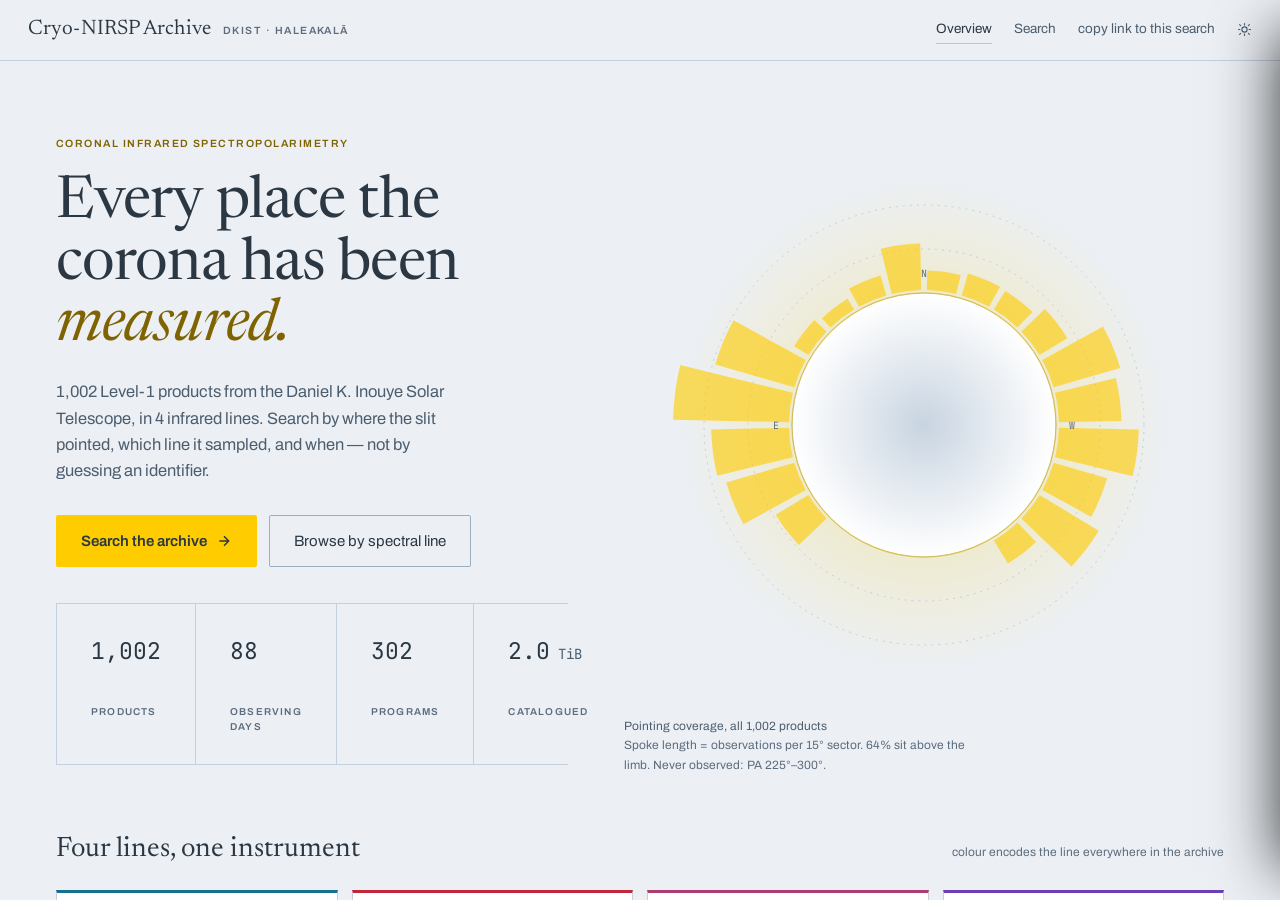
==== commit 70b66076: "Say observing days, not nights, and drop the unused hero image These are solar observations — the te" ====
--- a/index.html
+++ b/index.html
@@ -24,7 +24,7 @@
 <meta property="og:site_name" content="Cryo-NIRSP Archive">
 <meta property="og:locale" content="en_US">
 <meta property="og:title" content="Cryo-NIRSP Archive — every place the corona has been measured">
-<meta property="og:description" content="1,002 DKIST Level-1 products in four infrared lines, searchable by where the slit pointed, which line it sampled, and when. 88 observing nights, 2022–2026.">
+<meta property="og:description" content="1,002 DKIST Level-1 products in four infrared lines, searchable by where the slit pointed, which line it sampled, and when. 88 observing days, 2022–2026.">
 <meta property="og:url" content="https://sr-dash.github.io/cryonirsp-viewer/">
 <meta property="og:image" content="https://sr-dash.github.io/cryonirsp-viewer/assets/icons/og_preview.jpg">
 <meta property="og:image:width" content="1200">
@@ -54,7 +54,7 @@
       "@id": "https://sr-dash.github.io/cryonirsp-viewer/#catalog",
       "name": "Cryo-NIRSP Archive",
       "alternateName": "DKIST Cryo-NIRSP Level-1 dataset inventory",
-      "description": "A searchable inventory of every DKIST Cryo-NIRSP Level-1 product: 1,002 products across 302 observing programs and 88 observing nights between October 2022 and August 2026, in four near-infrared lines. Each product is indexed by pointing (position angle and height above the limb), spectral line, target class, polarisation state, observing mode and calibration lineage.",
+      "description": "A searchable inventory of every DKIST Cryo-NIRSP Level-1 product: 1,002 products across 302 observing programs and 88 observing days between October 2022 and August 2026, in four near-infrared lines. Each product is indexed by pointing (position angle and height above the limb), spectral line, target class, polarisation state, observing mode and calibration lineage.",
       "url": "https://sr-dash.github.io/cryonirsp-viewer/",
       "license": "https://creativecommons.org/licenses/by/4.0/",
       "isAccessibleForFree": true,
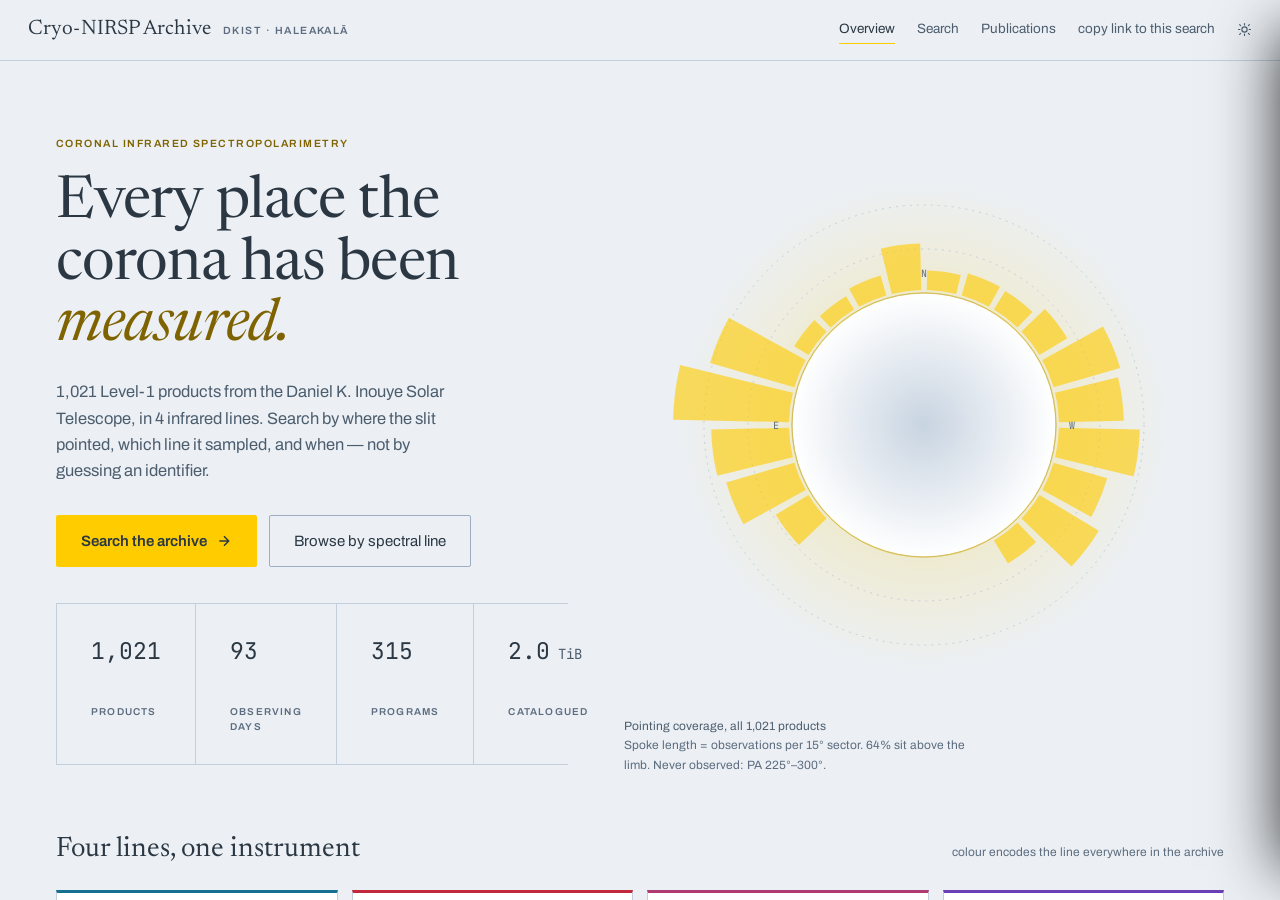
==== commit b05a83bb: "Add a publications subpage: the refereed record, by instrument The archive answers what was observed" ====
--- a/index.html
+++ b/index.html
@@ -13,6 +13,24 @@
 <meta name="theme-color" content="#1B242C" media="(prefers-color-scheme: dark)">
 <meta name="theme-color" content="#ECF0F5" media="(prefers-color-scheme: light)">
 <meta name="color-scheme" content="dark light">
+<script>
+/* ?embed=1 shows only the pointing rose, for other pages to frame.
+   theme=light|dark  follows the host page instead of the reader's setting.
+   accent=RRGGBB     draws the wedges in the host's colour (hex, no #). */
+(function () {
+    var q = new URLSearchParams(location.search);
+    if (q.get('embed') !== '1') return;
+    var d = document.documentElement;
+    d.classList.add('embed');
+    var t = q.get('theme');
+    if (t === 'light' || t === 'dark') d.setAttribute('data-theme', t);
+    var a = q.get('accent');
+    if (a && /^[0-9a-fA-F]{6}$/.test(a)) {
+        d.style.setProperty('--accent', '#' + a);
+        d.style.setProperty('--accent-ink', '#' + a);   /* text in the same colour */
+    }
+})();
+</script>
 
 <!-- Google Scholar / citation -->
 <meta name="citation_title" content="Cryo-NIRSP Archive: a searchable inventory of DKIST coronal infrared spectropolarimetry">
@@ -137,6 +155,7 @@
     <nav>
       <button data-nav="landing">Overview</button>
       <button data-nav="search">Search</button>
+      <a href="publications.html">Publications</a>
       <button class="linkish" id="copyLink">copy link to this search</button>
       <button class="themetoggle" id="themeToggle" aria-label="Switch theme">
         <svg class="moon" width="15" height="15" viewBox="0 0 24 24" fill="none" stroke="currentColor" stroke-width="1.8" stroke-linecap="round" stroke-linejoin="round">
@@ -196,6 +215,7 @@
 
 <div class="scrim" id="scrim"></div>
 <div class="drawer" id="drawer" role="dialog" aria-label="Dataset detail"></div>
+<div class="lightbox" id="lightbox" hidden></div>
 
 <script type="module" src="js/app.js"></script>
 </body>
--- a/css/app.css
+++ b/css/app.css
@@ -26,6 +26,17 @@
 }
 .masthead nav button:hover{ color:var(--text); }
 .masthead nav button.on{ color:var(--text); border-bottom-color:var(--accent); }
+
+/* The archive switches views in place with buttons; the publications page is a
+   real second document, so the nav carries real links too. Same appearance —
+   the reader should not be able to tell which is which. */
+.masthead nav a{
+    color:inherit; text-decoration:none; padding:4px 0;
+    border-bottom:1px solid transparent;
+}
+.masthead nav a:hover{ color:var(--text); }
+.masthead nav a.on{ color:var(--text); border-bottom-color:var(--accent); }
+.masthead .brand{ text-decoration:none; color:inherit; }
 
 /* =====================================================
    QUERY BAR
@@ -439,3 +450,165 @@
     animation:riseIn var(--dur) var(--ease) backwards;
     animation-delay:calc(80ms + min(var(--i,0), 6) * var(--stagger));
 }
+
+/* =====================================================
+   OBSERVING-DAY TAGS
+===================================================== */
+
+/* Category rows head the tag list and are selectable themselves. */
+.facet.cat{
+    margin-top:8px; border:none; border-bottom:1px solid var(--line);
+    border-radius:0; padding:5px 2px 5px 0;
+    font-size:10.5px; font-weight:600; letter-spacing:0.09em; text-transform:uppercase;
+    color:var(--dim);
+}
+.facet.cat:first-child{ margin-top:0; }
+.facet.cat[aria-pressed="true"]{ background:none; color:var(--accent-ink); border-bottom-color:var(--accent); }
+.facet.sub{ margin-left:10px; width:calc(100% - 10px); }
+
+/* Tag chips in the detail panel. */
+.tagset{ display:flex; flex-wrap:wrap; gap:6px; }
+.tag{
+    display:inline-flex; align-items:center; gap:7px;
+    border:1px solid var(--line); border-radius:2px;
+    padding:5px 9px; font-size:12.5px; color:var(--text);
+    background:var(--panel);
+}
+a.tag:hover{ border-color:var(--accent); text-decoration:none; }
+.tag .cat{
+    font-size:9.5px; font-weight:600; letter-spacing:0.09em; text-transform:uppercase;
+    color:var(--dim);
+}
+.tag svg{ color:var(--dim); flex:none; }
+
+/* Issues are caveats, not decoration: they get the warning treatment and
+   sit above the pointing and media sections in the drawer. */
+.issue{
+    border:1px solid var(--line); border-left:3px solid var(--warn);
+    border-radius:2px; padding:10px 13px; margin-bottom:6px;
+}
+.issue.data{ border-left-color:var(--fexiii_1074); }
+.issue .k{
+    font-size:9.5px; font-weight:600; letter-spacing:0.1em; text-transform:uppercase;
+    color:var(--warn); margin-bottom:3px;
+}
+.issue.data .k{ color:var(--fexiii_1074); }
+.issue .v{ font-size:12.5px; color:var(--text); line-height:1.5; }
+
+.pubs{ display:flex; flex-direction:column; gap:5px; }
+.pub{
+    display:flex; align-items:center; gap:8px;
+    font-size:13px; padding:7px 11px;
+    border:1px solid var(--line); border-radius:2px;
+}
+.pub:hover{ border-color:var(--accent); }
+
+/* Row marker for a product whose day carries a data issue. */
+.row .flag{ color:var(--fexiii_1074); flex:none; }
+
+/* A context-imager row shows its passband, marked so it never reads as a
+   spectrograph observation of the same line. */
+.row .viaFilter{
+    margin-left:5px; font-size:9.5px; letter-spacing:0.06em;
+    text-transform:uppercase; color:var(--dim);
+}
+
+/* =====================================================
+   CONTEXT MEDIA + LIGHTBOX
+
+   The media is served from a GitHub release with
+   Content-Disposition: attachment, so a plain link would
+   download rather than show it. Preview happens in the
+   lightbox; downloading is a labelled button there.
+===================================================== */
+
+.media-open{
+    display:block; width:100%; padding:0; border:none; background:none;
+    cursor:zoom-in; position:relative; line-height:0;
+}
+.media-open img{ width:100%; display:block; }
+.media-open .zoom,
+.media-open.corner{
+    position:absolute; right:8px; bottom:8px;
+    display:flex; align-items:center; justify-content:center;
+    width:30px; height:30px; border-radius:2px;
+    background:rgba(10,16,20,.72); color:#fff;
+    border:1px solid rgba(255,255,255,.22);
+    opacity:0; transition:opacity var(--dur-fast) linear;
+}
+.media-open:hover .zoom,
+figure:hover .media-open.corner,
+.media-open:focus-visible .zoom,
+.media-open.corner:focus-visible{ opacity:1; }
+
+/* The movie stays playable in place; the corner button enlarges it. */
+.vwrap{ position:relative; line-height:0; }
+.vwrap video{ width:100%; display:block; }
+.media-open.corner{ width:30px; height:30px; cursor:zoom-in; padding:0; }
+
+.media figcaption .hint{ color:var(--faint); margin-left:6px; }
+
+/* ---------- the lightbox itself ---------- */
+
+.lightbox{ position:fixed; inset:0; z-index:60; display:none; }
+.lightbox.open{ display:block; }
+
+.lb-backdrop{
+    position:absolute; inset:0; background:rgba(6,10,13,.82);
+    backdrop-filter:blur(2px);
+    animation:fadeIn var(--dur) var(--ease);
+}
+.lb-frame{
+    position:absolute; inset:0;
+    display:flex; flex-direction:column; align-items:center; justify-content:center;
+    gap:12px; padding:28px;
+    pointer-events:none;                 /* clicks fall through to the backdrop */
+}
+.lb-stage, .lb-bar{ pointer-events:auto; }
+
+.lb-stage{
+    display:flex; align-items:center; justify-content:center;
+    max-width:min(1500px, 94vw); max-height:84vh;
+    animation:lbIn var(--dur-slow) var(--ease-out);
+}
+.lb-stage img, .lb-stage video{
+    max-width:min(1500px, 94vw); max-height:84vh;
+    width:auto; height:auto; display:block;
+    background:#000; border:1px solid var(--edge);
+}
+
+@keyframes lbIn{ from{ opacity:0; transform:scale(.975); } to{ opacity:1; transform:none; } }
+
+.lb-bar{
+    display:flex; align-items:center; justify-content:space-between; gap:20px;
+    width:min(1500px, 94vw);
+    animation:fadeIn var(--dur-slow) var(--ease) backwards; animation-delay:60ms;
+}
+.lb-caption{ font-family:var(--f-mono); font-size:11.5px; color:#C7D2DA; }
+.lb-actions{ display:flex; gap:8px; }
+.lb-btn{
+    font:inherit; font-size:12px; cursor:pointer;
+    background:rgba(255,255,255,.07); color:#EAF1F5;
+    border:1px solid rgba(255,255,255,.22); border-radius:2px;
+    padding:6px 12px; text-decoration:none;
+}
+.lb-btn:hover{ background:rgba(255,255,255,.15); border-color:var(--accent); }
+
+body.lb-locked{ overflow:hidden; }
+
+@media (max-width:640px){
+    .lb-frame{ padding:14px; }
+    .lb-bar{ flex-direction:column; align-items:flex-start; gap:8px; }
+}
+
+/* New datasets can appear at the Data Center before their daily imagery is
+   made. That is not the same as a date that will never have any, and the
+   panel should not present the two identically. */
+.pending-media{
+    display:flex; gap:11px; align-items:flex-start;
+    border:1px solid var(--line); border-left:3px solid var(--dim);
+    border-radius:2px; padding:12px 14px;
+    font-size:12.5px; line-height:1.55; color:var(--muted);
+}
+.pending-media svg{ color:var(--dim); flex:none; margin-top:1px; }
+.pending-media b{ color:var(--text); font-weight:600; }
--- a/css/landing.css
+++ b/css/landing.css
@@ -91,7 +91,13 @@
     border-top:1px solid var(--line); padding:30px 56px 46px;
     display:flex; justify-content:space-between; gap:40px; flex-wrap:wrap;
 }
-.foot p{ font-size:13px; color:var(--dim); line-height:1.7; max-width:58ch; }
+.foot > div{ max-width:58ch; }
+.foot p{ font-size:13px; color:var(--dim); line-height:1.7; }
+.foot .byline{
+    font-size:14px; color:var(--muted); margin-bottom:10px;
+    padding-bottom:10px; border-bottom:1px solid var(--line);
+}
+.foot .byline strong{ color:var(--text); font-weight:600; }
 .foot .stamp{ font-family:var(--f-mono); font-size:11px; color:var(--dim); text-align:right; line-height:1.8; }
 
 @media (max-width:1100px){
@@ -145,3 +151,67 @@
 
 .btn{ transition:background var(--dur-fast) linear, border-color var(--dur-fast) linear, transform var(--dur-fast) var(--ease); }
 .btn:active{ transform:translateY(1px); }
+
+.foot .stamp .soon{ color:var(--accent-ink); }
+
+/* =====================================================
+   EMBED (?embed=1)
+
+   Only the pointing rose, sized to whatever frame holds
+   it. The ground is transparent so the host page shows
+   through and the chart sits on the host's own colour.
+===================================================== */
+html.embed,
+html.embed body { height: 100%; margin: 0; background: transparent; overflow: hidden; }
+html.embed body > *:not(.embed-root) { display: none !important; }
+
+.embed-root {
+    height: 100%;
+    display: grid;
+    grid-template-rows: auto minmax(0, 1fr) auto;
+    grid-template-columns: minmax(0, 1fr);   /* never wider than the frame */
+    justify-items: center;
+    align-items: center;
+    gap: 4px;
+    width: 100%;
+    padding: 14px 10px 10px;
+    box-sizing: border-box;
+}
+.embed-root .rose { height: 100%; aspect-ratio: 1; max-width: 100%; }
+.embed-root .rose svg { width: 100%; height: 100%; }
+.embed-cap {
+    max-width: 100%;
+    box-sizing: border-box;
+    padding: 0 6px;
+    margin: 0;
+    font: 11px/1.4 'JetBrains Mono', ui-monospace, monospace;
+    color: var(--dim);
+    text-align: center;
+}
+
+/* Heading: what the figure is, and over what span. Theme tokens throughout,
+   so it reads on the host's ground in either theme. */
+.embed-head { text-align: center; display: grid; gap: 2px; max-width: 100%; }
+.embed-kicker {
+    margin: 0;
+    font: 500 10px/1.3 var(--f-mono);
+    letter-spacing: .14em; text-transform: uppercase;
+    color: var(--accent-ink);
+}
+.embed-title {
+    margin: 0;
+    font: 500 21px/1.15 var(--f-display);
+    letter-spacing: -.01em;
+    color: var(--text);
+}
+.embed-sub { margin: 0; font: 400 12px/1.4 var(--f-body); color: var(--muted); }
+
+/* The count in the middle of the disk. */
+.rose-count {
+    font-family: var(--f-display); font-size: 46px; font-weight: 500;
+    fill: var(--text); letter-spacing: -.02em;
+}
+.rose-count-k {
+    font-family: var(--f-mono); font-size: 13px; letter-spacing: .14em;
+    text-transform: uppercase; fill: var(--muted);
+}
